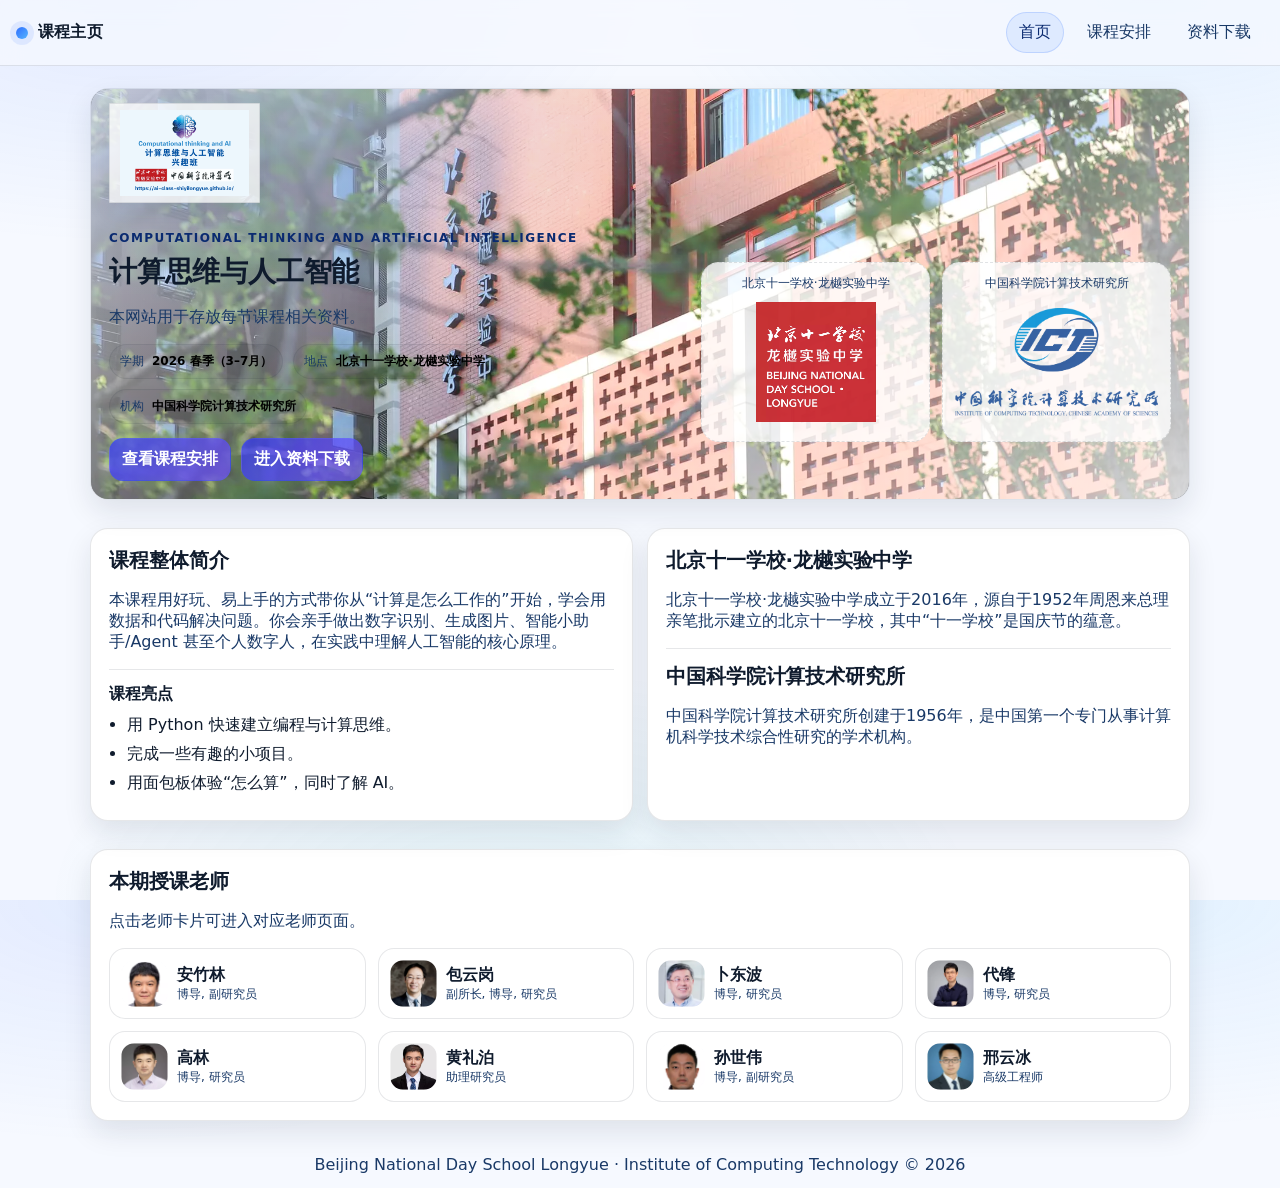
==== index.html @ f67bd797 "update class 1" ====
<!doctype html>
<html lang="zh-CN">
<head>
  <meta charset="utf-8" />
  <meta name="viewport" content="width=device-width, initial-scale=1" />
  <title>课程主页｜GitHub Pages</title>
  <link rel="stylesheet" href="assets/css/styles.css" />
</head>
<body data-page="home" data-base="">
  <header class="topbar">
    <a class="brand" href="index.html">
      <span class="brand-dot"></span>
      <span id="brandTitle">课程主页</span>
    </a>

    <nav class="nav">
      <a class="nav-link is-active" href="index.html">首页</a>
      <a class="nav-link" href="schedule.html">课程安排</a>
      <a class="nav-link" href="downloads.html">资料下载</a>
    </nav>
  </header>

  <main class="container">
    <section
      class="hero card hero-banner"
      style="--mask-a:.1; --mask-b:.8;"
    >
      <img class="hero-banner-img" src="assets/img/school.webp" alt="" aria-hidden="true"/>
    
      <div class="hero-banner-mask" aria-hidden="true"></div>

      <div class="hero-flag" aria-label="Flag Banner">
        <img class="hero-flag-img" src="assets/img/flag.webp" alt="Flag" loading="eager" decoding="async" />
      </div>

      <div class="hero-left">
        <div class="kicker">Computational Thinking and Artificial Intelligence</div>
        <h1 id="courseTitle">计算思维与人工智能</h1>
        <p class="muted" id="courseSubtitle">
          用于存放每节课程资料。支持日历跳转与统一资料下载入口。
        </p>

        <div class="chips" id="courseMetaChips"></div>

        <div class="hero-actions">
          <a class="btn btn-ghost" href="schedule.html">查看课程安排</a>
          <a class="btn btn-ghost" href="downloads.html">进入资料下载</a>
        </div>
      </div>

      <div class="hero-right">
        <div class="logos">
          <div class="logo-box">
            <div class="logo-label">北京十一学校·龙樾实验中学</div>
            <img class="logo-img" src="assets/img/partner-logo.webp" alt="学校 Logo" />

          </div>
          <div class="logo-box">
            <div class="logo-label">中国科学院计算技术研究所</div>
            <img class="logo-img" src="assets/img/org-logo.webp" alt="机构 Logo" />
          </div>
        </div>
      </div>
    </section>
    

    <section class="grid-2">
      <section class="card">
        <h2>课程整体简介</h2>
        <p class="muted" id="courseIntro"></p>

        <div class="hr"></div>
        <h3>课程亮点</h3>
        <ul class="bullets" id="courseHighlights"></ul>
      </section>

      <section class="card">
        <h2>北京十一学校·龙樾实验中学</h2>
        <p class="muted" id="partnerIntro"></p>
        <div class="hr"></div>
        <h2>中国科学院计算技术研究所</h2>
        <p class="muted" id="orgIntro"></p>
      </section>
    </section>

    <section class="card">
      <h2>本期授课老师</h2>
      <p class="muted">点击老师卡片可进入对应老师页面。</p>
      <div class="teacher-grid" id="teacherGrid"></div>
    </section>

    <footer class="footer">
      <span class="muted">Beijing National Day School Longyue · Institute of Computing Technology © <span id="yearNow"></span></span>
    </footer>
  </main>

  <script src="assets/js/data.js"></script>
  <script src="assets/js/main.js"></script>
</body>
</html>
---- assets/css/styles.css ----
/* assets/css/styles.css */

:root{
  --bg: #f6f9ff;
  --card: #ffffff;
  --card2:#ffffff;
  --text:#0f1b2d;
  --muted:#193967;

  --line: rgba(15, 27, 45, .10);
  --soft: rgba(15, 27, 45, .05);
  --shadow: 0 12px 28px rgba(15, 27, 45, .10);

  --accent:#2f6dff;  
  --accent2:#55b5ff;   
  --mint:#22c1b5;     
  --warn:#ffb020;    
  --ok:#16a34a;

  --r: 18px;
}

*{ box-sizing:border-box; }
html,body{ height:100%; }
body{
  margin:0;
  font-family: ui-sans-serif, system-ui, -apple-system, Segoe UI, Roboto, "PingFang SC","Hiragino Sans GB","Microsoft YaHei", Arial, sans-serif;
  color: var(--text);
  background:
    radial-gradient(900px 420px at 10% 0%, rgba(47,109,255,.10), transparent 58%),
    radial-gradient(820px 380px at 90% 0%, rgba(85,181,255,.12), transparent 60%),
    radial-gradient(720px 360px at 40% 100%, rgba(34,193,181,.08), transparent 65%),
    var(--bg);
}

a{ color: inherit; text-decoration:none; }
a:hover{ text-decoration:none; }
code{
  background: rgba(47,109,255,.08);
  color: #12306a;
  padding: .12rem .4rem;
  border-radius: 10px;
  border: 1px solid rgba(47,109,255,.14);
}

.container{
  width: min(1100px, calc(100% - 32px));
  margin: 22px auto 70px;
}

.topbar{
  position: sticky;
  top: 0;
  z-index: 10;
  background: rgba(246,249,255,.75);
  backdrop-filter: blur(10px);
  border-bottom: 1px solid var(--line);
  display:flex;
  align-items:center;
  justify-content:space-between;
  padding: 12px 16px;
}

.brand{
  display:flex; gap:10px; align-items:center;
  font-weight: 900;
  letter-spacing:.2px;
}
.brand-dot{
  width: 12px; height: 12px;
  border-radius: 999px;
  background: linear-gradient(135deg, var(--accent), var(--accent2));
  box-shadow: 0 0 0 6px rgba(47,109,255,.10);
}

.nav{ display:flex; gap:10px; flex-wrap:wrap; }
.nav-link{
  padding: 9px 12px;
  border-radius: 999px;
  color: var(--muted);
  border: 1px solid transparent;
  transition: all .18s ease;
}
.nav-link:hover{
  color: var(--text);
  background: rgba(47,109,255,.06);
  border-color: rgba(47,109,255,.14);
}
.nav-link.is-active{
  color: #0a2a70;
  background: rgba(47,109,255,.10);
  border-color: rgba(47,109,255,.18);
}

.card{
  background: var(--card);
  border: 1px solid var(--line);
  border-radius: var(--r);
  box-shadow: var(--shadow);
  padding: 18px;
  margin: 14px 0;
}

.card-soft{
  background: rgba(47,109,255,.04);
  border: 1px solid rgba(47,109,255,.12);
  border-radius: var(--r);
  padding: 14px;
}

.hr{
  height:1px;
  background: var(--line);
  margin: 14px 0;
}

h1,h2,h3{ margin: 0 0 10px; }
h1{ font-size: 28px; letter-spacing: -.2px; }
h2{ font-size: 20px; letter-spacing: -.1px; }
h3{ font-size: 16px; }
.muted{ color: var(--muted); }
.small{ font-size: 12px; }

.kicker{
  color: #0a2a70;
  font-weight: 900;
  letter-spacing:.12em;
  text-transform: uppercase;
  font-size: 12px;
  margin-bottom: 8px;
}

.hero{
  display:grid;
  grid-template-columns: 1.1fr .9fr;
  gap: 18px;
  align-items: start;
}
@media (max-width: 900px){
  .hero{ grid-template-columns: 1fr; }
}

.hero-actions{ display:flex; gap:10px; flex-wrap:wrap; margin-top: 12px; }

.chips{ display:flex; flex-wrap:wrap; gap:10px; margin: 14px 0; }
.chip{
  display:flex; gap:8px; align-items:center;
  padding: 8px 10px;
  border-radius: 999px;
  background: rgba(15,27,45,.03);
  border: 1px solid rgba(15,27,45,.08);
}
.chip-k{ color: var(--muted); font-size: 12px; }
.chip-v{ font-weight: 800; font-size: 12px; color:#000000; }

.btn{
  display:inline-flex; align-items:center; justify-content:center;
  padding: 10px 12px;
  border-radius: 14px;
  border: 1px solid rgba(47,109,255,.22);
  background: linear-gradient(135deg, rgba(47,109,255,.95), rgba(85,181,255,.92));
  color: #ffffff;
  font-weight: 900;
  cursor:pointer;
  transition: transform .12s ease, box-shadow .18s ease, filter .18s ease;
  box-shadow: 0 10px 22px rgba(47,109,255,.18);
}
.btn:hover{ transform: translateY(-1px); filter: brightness(1.02); }
.btn:active{ transform: translateY(0); }

.btn-ghost{
  background: linear-gradient(135deg, rgba(47, 50, 255, 0.7), rgba(116, 85, 255, 0.7));
  color: #ffffff;
  border: 1px solid rgba(47,109,255,.16);
  box-shadow: none;
}
.btn-ghost:hover{
  background: rgba(47,109,255,.10);
}

.logos{ display:grid; grid-template-columns: 1fr 1fr; gap: 12px; margin-bottom: 8px; }
@media (max-width: 520px){ .logos{ grid-template-columns: 1fr; } }
.logo-box{
  border-radius: var(--r);
  border: 1px dashed rgba(47,109,255,.25);
  background: rgba(47,109,255,.03);
  padding: 12px;
  min-height: 180px;
  display:flex;
  flex-direction:column;
  gap:10px;
  place-items: center;
}
.logo-label{ color: var(--muted); font-size: 12px; }
.logo-img{ width: 100%; height: 120px; object-fit: contain; opacity:.9; }

.mini-title{ font-weight: 900; margin-bottom: 8px; }
.mini-list{ margin: 0; padding-left: 18px; }
.mini-list li{ margin: 6px 0; }
.mini a{
  color: #0a2a70;
  text-decoration: underline;
  text-decoration-color: rgba(47,109,255,.25);
}

.grid-2{
  display:grid;
  grid-template-columns: 1fr 1fr;
  gap: 14px;
}
@media (max-width: 900px){
  .grid-2{ grid-template-columns: 1fr; }
}

.bullets{ margin: 0; padding-left: 18px; }
.bullets li{ margin: 8px 0; }

.teacher-grid{
  display:grid;
  grid-template-columns: repeat(4, 1fr);
  gap: 12px;
  margin-top: 12px;
}
@media (max-width: 900px){ .teacher-grid{ grid-template-columns: repeat(2, 1fr); } }
@media (max-width: 520px){ .teacher-grid{ grid-template-columns: 1fr; } }

.teacher-card{
  display:flex; gap: 10px; align-items:center;
  padding: 12px;
  border-radius: 16px;
  border: 1px solid rgba(15,27,45,.10);
  background: rgba(255,255,255,.90);
  transition: transform .12s ease, background .18s ease, border-color .18s ease, box-shadow .18s ease;
}
.teacher-card:hover{
  transform: translateY(-2px);
  border-color: rgba(47,109,255,.22);
  box-shadow: 0 12px 24px rgba(15,27,45,.10);
}
.avatar{
  width: 45px; height: 45px;
  border-radius: 12px;
  background: rgba(47,109,255,.06);
  border: 1px solid rgba(47,109,255,.16);
  /* overflow:hidden;
  display: grid;
  place-items: center; */
}
.avatar img{
  width: 100%;
  height: 100%;
  border-radius: 12px;
  object-fit: cover;        
  object-position: 50% 20%; 
  transform: scale(1.08);  
  transform-origin: center;
  display: block;
}
.teacher-name{ font-weight: 900; color:#0f1b2d; }

.section-head{
  display:flex;
  justify-content:space-between;
  align-items:flex-start;
  gap: 14px;
  flex-wrap:wrap;
}
.toolbar{ display:flex; gap:10px; align-items:center; flex-wrap:wrap; }
.input{
  padding: 10px 12px;
  border-radius: 14px;
  border: 1px solid rgba(15,27,45,.12);
  background: #ffffff;
  color: var(--text);
  outline: none;
  min-width: 240px;
  box-shadow: 0 8px 20px rgba(15,27,45,.06);
}
.input:focus{
  border-color: rgba(47,109,255,.35);
  box-shadow: 0 0 0 4px rgba(47,109,255,.12), 0 10px 22px rgba(15,27,45,.08);
}
.label{ display:block; margin-bottom: 6px; color: var(--muted); font-size: 12px; }

.badge{
  display:inline-flex;
  padding: 6px 10px;
  border-radius: 999px;
  background: rgba(47,109,255,.10);
  border: 1px solid rgba(47,109,255,.18);
  font-size: 12px;
  color: #0a2a70;
  font-weight: 900;
}

.lesson-list{ display:flex; flex-direction:column; gap: 12px; margin-top: 12px; }
.lesson-card{
  display:flex;
  gap: 14px;
  justify-content:space-between;
  align-items:flex-start;
  border-radius: var(--r);
  border: 1px solid rgba(15,27,45,.10);
  background: #ffffff;
  padding: 14px;
  box-shadow: 0 10px 22px rgba(15,27,45,.06);
}
.lesson-card.is-highlight{
  border-color: rgba(34,193,181,.35);
  box-shadow: 0 0 0 6px rgba(34,193,181,.10), 0 12px 28px rgba(15,27,45,.10);
}
.lesson-left{ flex: 1 1 auto; }
.lesson-right{ flex: 0 0 auto; display:flex; flex-direction:column; gap: 10px; }

.lesson-title{ margin: 10px 0 6px; }
.mini-bullets{ margin: 10px 0 0; padding-left: 18px; color: var(--muted); }
.mini-bullets li{ margin: 6px 0; }

.hint{
  display:flex; gap: 12px; align-items:center;
  color: var(--muted); font-size: 12px;
}
.dot{ width:10px; height:10px; border-radius: 999px; display:inline-block; margin-right:6px; }
.dot-course{ background: var(--mint); }
.dot-wed{ background: var(--warn); }

.calendar-wrap{
  display:grid;
  grid-template-columns: repeat(2, 1fr);
  gap: 14px;
  margin-top: 12px;
}
@media (max-width: 900px){ .calendar-wrap{ grid-template-columns: 1fr; } }

.cal-month-wrap{
  border-radius: var(--r);
  border: 1px solid rgba(15,27,45,.10);
  background: #ffffff;
  overflow:hidden;
  box-shadow: 0 10px 22px rgba(15,27,45,.06);
}
.cal-head{
  padding: 12px;
  border-bottom: 1px solid rgba(15,27,45,.08);
  background: rgba(47,109,255,.04);
}
.cal-month{ font-weight: 900; margin-bottom: 10px; color:#0a2a70; }
.cal-weekdays{
  display:grid;
  grid-template-columns: repeat(7, 1fr);
  gap: 6px;
  color: var(--muted);
  font-size: 12px;
}
.cal-wd{ text-align:center; padding: 6px 0; }

.cal-grid{
  display:grid;
  grid-template-columns: repeat(7, 1fr);
  gap: 6px;
  padding: 12px;
}

.cal-cell{
  border-radius: 14px;
  border: 1px solid rgba(15,27,45,.08);
  background: rgba(15,27,45,.02);
  min-height: 62px;
  overflow:hidden;
}
.cal-cell.is-empty{
  background: transparent;
  border-color: transparent;
}
.cal-cell.is-wed{
  border-color: rgba(255,176,32,.28);
}
.cal-cell.is-course{
  border-color: rgba(34,193,181,.30);
  background: rgba(34,193,181,.08);
}

.cal-link{
  width:100%; height:100%;
  display:flex;
  flex-direction:column;
  justify-content:space-between;
  padding: 10px;
}
.cal-link.is-disabled{ opacity: .65; }
.cal-day{ font-weight: 900; color:#0f1b2d; }
.cal-tag{
  font-size: 11px;
  padding: 4px 8px;
  border-radius: 999px;
  background: rgba(47,109,255,.08);
  border: 1px solid rgba(47,109,255,.14);
  width: fit-content;
  color: #0a2a70;
}
.cal-tag-muted{
  background: rgba(255,176,32,.10);
  border-color: rgba(255,176,32,.20);
  color: #9a5a00;
}

.teacher-profile{
  display:grid;
  grid-template-columns: 220px 1fr;
  gap: 14px;
  align-items:start;
}
@media (max-width: 900px){ .teacher-profile{ grid-template-columns: 1fr; } }

.teacher-photo{
  border-radius: var(--r);
  border: 1px solid rgba(15,27,45,.10);
  background: rgba(32, 95, 114, 0.02);
  overflow: hidden;
  box-shadow: 0 10px 22px rgba(15,27,45,.2);
}

.teacher-photo img{
  width: 100%;
  height: 200px;
  object-fit: contain;
  object-position: center;
  display: block;
  background: linear-gradient(135deg, rgba(47,109,255,.06), rgba(85,181,255,.04));
}

.teacher-h1{ margin: 10px 0 6px; }
.teacher-bio{ margin: 10px 0 0; color: var(--muted); line-height: 1.7; }

.row{ display:flex; gap:10px; align-items:center; flex-wrap:wrap; }
.row-gap{ margin-top: 12px; }

.gate{
  display:grid;
  grid-template-columns: 1.2fr .8fr;
  gap: 14px;
  margin-top: 12px;
}
@media (max-width: 900px){ .gate{ grid-template-columns: 1fr; } }

.locked{
  margin-top: 12px;
  padding: 14px;
  border-radius: var(--r);
  border: 1px dashed rgba(47,109,255,.26);
  background: rgba(47,109,255,.03);
}
.locked-badge{
  display:inline-flex;
  padding: 8px 10px;
  border-radius: 999px;
  background: rgba(47,109,255,.10);
  border: 1px solid rgba(47,109,255,.18);
  color:#0a2a70;
  font-weight: 900;
  margin-bottom: 8px;
}

.downloads-list{ margin-top: 12px; display:flex; flex-direction:column; gap: 12px; }
.is-hidden{ display:none !important; }

.dl-block{
  border-radius: var(--r);
  border: 1px solid rgba(15,27,45,.10);
  background: #ffffff;
  overflow:hidden;
  box-shadow: 0 10px 22px rgba(15,27,45,.06);
}
.dl-block.is-highlight{
  box-shadow: 0 0 0 6px rgba(47,109,255,.12), 0 12px 28px rgba(15,27,45,.10);
}
.dl-summary{
  list-style: none;
  cursor: pointer;
  padding: 12px 14px;
  display:flex;
  align-items:center;
  justify-content:space-between;
  gap: 12px;
}
.dl-summary::-webkit-details-marker{ display:none; }
.dl-title{
  display:flex;
  gap: 10px;
  align-items:center;
  flex-wrap:wrap;
}
.dl-main{ font-weight: 900; }
.dl-back{
  color:#0a2a70;
  text-decoration: underline;
  text-decoration-color: rgba(47,109,255,.25);
}
.dl-meta{ color: var(--muted); }

.dl-body{
  padding: 0 14px 14px;
  border-top: 1px solid rgba(15,27,45,.08);
}
.dl-list{ margin: 12px 0 0; padding-left: 18px; }
.dl-item{ margin: 10px 0; }
.dl-link{
  color: #0a2a70;
  font-weight: 900;
  text-decoration: underline;
  text-decoration-color: rgba(47,109,255,.25);
}

.teacher-lessons{
  display:flex;
  flex-direction:column;
  gap: 12px;
  margin-top: 12px;
}

.teacher-lesson-block{
  border-radius: var(--r);
  border: 1px solid rgba(15,27,45,.10);
  background: #ffffff;
  padding: 14px;
  box-shadow: 0 10px 22px rgba(15,27,45,.06);
}

.teacher-lesson-block.is-highlight{
  border-color: rgba(34,193,181,.35);
  box-shadow: 0 0 0 6px rgba(34,193,181,.10), 0 12px 28px rgba(15,27,45,.10);
}

.teacher-lesson-head{
  display:flex;
  justify-content:space-between;
  align-items:flex-start;
  gap: 14px;
  flex-wrap:wrap;
}

.teacher-lesson-actions{
  display:flex;
  flex-direction:column;
  gap: 10px;
}

.gallery{
  display:grid;
  grid-template-columns: repeat(3, 1fr);
  gap: 10px;
  margin-top: 10px;
}
@media (max-width: 900px){
  .gallery{ grid-template-columns: repeat(2, 1fr); }
}
@media (max-width: 520px){
  .gallery{ grid-template-columns: 1fr; }
}

.gallery-item{
  border-radius: 16px;
  border: 1px solid rgba(15,27,45,.10);
  background: rgba(47,109,255,.03);
  overflow:hidden;
  display:block;
  min-height: 120px;
  box-shadow: 0 10px 20px rgba(15,27,45,.06);
}
.gallery-item img{
  width:100%;
  height: 100%;
  object-fit: cover;
  display:block;
  transition: transform .18s ease;
}
.gallery-item:hover img{
  transform: scale(1.03);
}

.gallery-empty{
  display:flex;
  gap: 12px;
  align-items:center;
  border-radius: var(--r);
  border: 1px dashed rgba(47,109,255,.26);
  background: rgba(47,109,255,.03);
  padding: 12px;
  margin-top: 10px;
}
.gallery-empty img{
  width: 88px;
  height: 60px;
  object-fit: contain;
  opacity: .95;
}

.footer{
  margin-top: 20px;
  padding: 14px 4px;
  color: var(--muted);
  text-align:center;
}


.hero.hero-banner{
  position: relative;
  overflow: hidden;
  isolation: isolate;
  background: transparent !important;
}

.hero-banner-img{
  position: absolute;
  inset: 0;
  width: 100%;
  height: 100%;
  object-fit: cover;
  object-position: center;
  transform: scale(1.03);
  z-index: 0;
  filter: saturate(1.05) contrast(1.02);
}

.hero-banner-mask{
  position: absolute;
  inset: 0;
  z-index: 1;
  background:
    radial-gradient(900px 420px at 12% 10%,
      rgba(47,109,255,.14),
      transparent 60%),
    linear-gradient(135deg,
      rgba(255,255,255, var(--mask-b, .85)) 0%,
      rgba(255,255,255, var(--mask-a, .45)) 45%,
      rgba(255,255,255, var(--mask-b, .85)) 100%);
}

.hero.hero-banner > .hero-left,
.hero.hero-banner > .hero-right,
.hero.hero-banner > .hero-flag{
  position: relative;
  z-index: 2;
}

.hero.hero-banner .logo-box,
.hero.hero-banner .mini.card-soft{
  background: rgba(255, 255, 255, 0.8);
  border-color: rgba(15,27,45,.12);
}
.hero{
  align-items: center;
}



.scroll-panel{
  height: 400px;                
  overflow: auto;             
  padding: 12px;
  border-radius: 14px;
  border: 1px solid rgba(15,27,45,.10);
  background: rgba(47,109,255,.03);
  scrollbar-gutter: stable;      
}

.research-block + .research-block{
  margin-top: 12px;
  padding-top: 12px;
  border-top: 1px dashed rgba(15,27,45,.12);
}
.research-title{
  font-weight: 900;
  color: #0a2a70;
  margin-bottom: 6px;
}
.research-list{
  margin: 0;
  padding-left: 18px;
  color: var(--muted);
}
.research-list li{
  margin: 6px 0;
}

.scroll-panel::-webkit-scrollbar{ width: 10px; }
.scroll-panel::-webkit-scrollbar-thumb{
  background: rgba(47,109,255,.22);
  border-radius: 999px;
  border: 3px solid rgba(255,255,255,.55);
}
.scroll-panel::-webkit-scrollbar-track{
  background: transparent;
}

.hero-flag{
  grid-column: 1 / -1;     
  display: flex;
  justify-content: justify-content; 
  align-items: center;
  margin-top: -4px;
  margin-bottom: 10px;
}

.hero-flag-img{
  height: 100px;           
  width: auto;
  max-width: 100%;
  object-fit: contain;
  display: block;

  background: rgba(255,255,255,.75);
  border: 1px solid rgba(15,27,45,.10);
  border-radius: 1px;
  padding: 6px 10px;
  box-shadow: 0 10px 22px rgba(15,27,45,.10);
}

@media (max-width: 520px){
  .hero-flag-img{ height: 36px; padding: 6px 10px; }
}
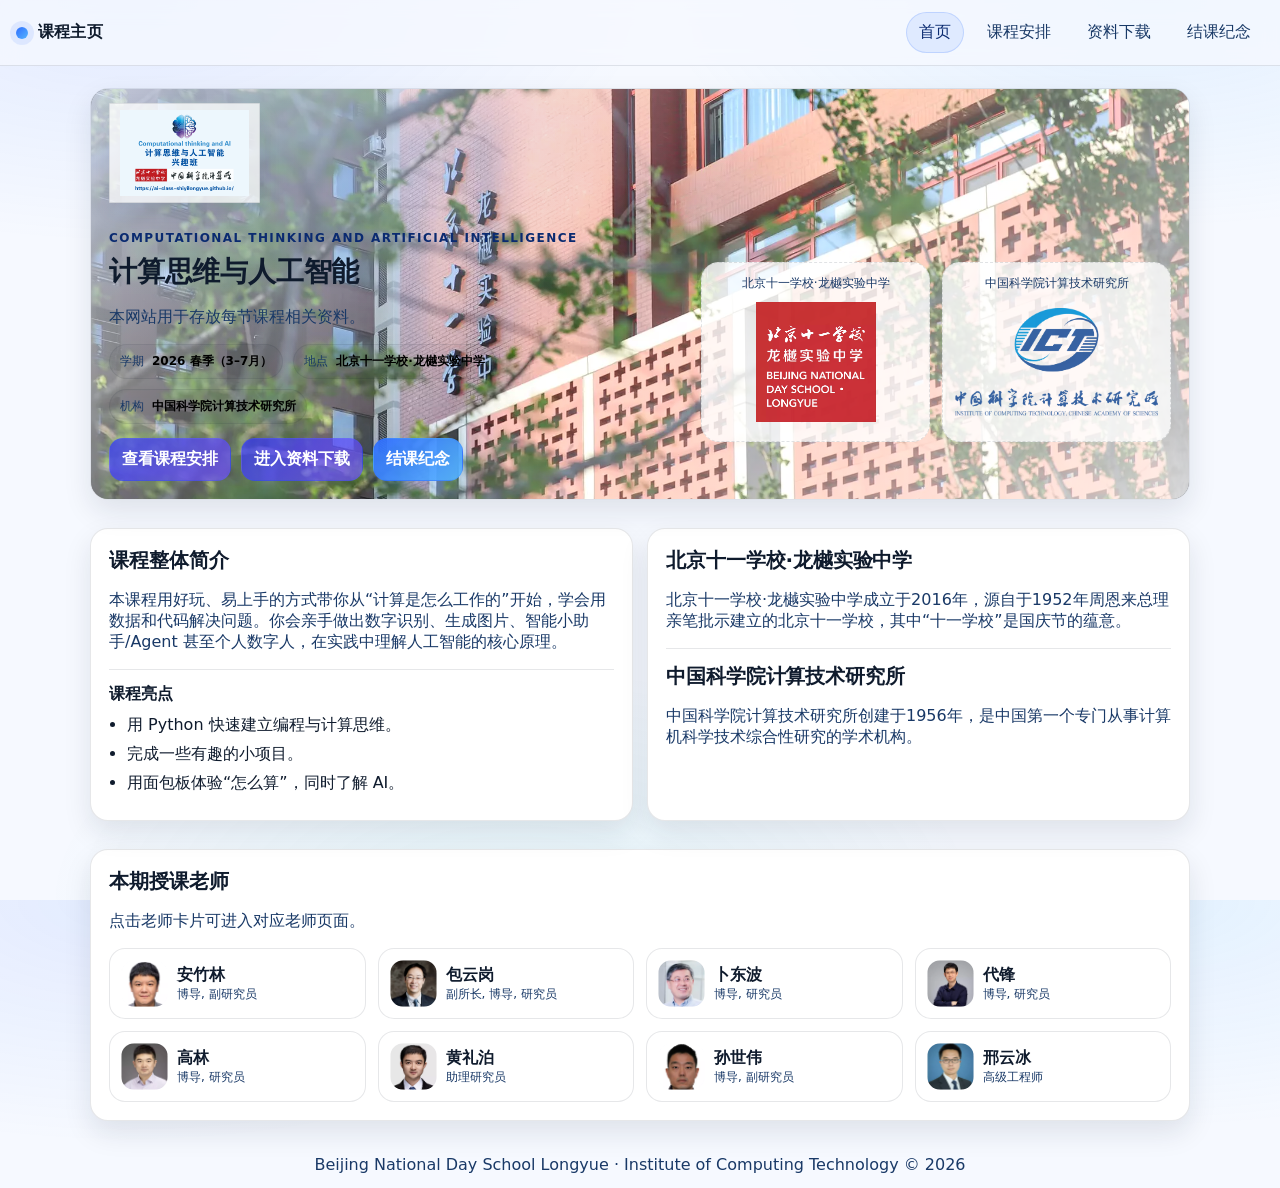
==== commit 54306eb4: "update class12, 13 ect." ====
--- a/index.html
+++ b/index.html
@@ -17,6 +17,7 @@
       <a class="nav-link is-active" href="index.html">首页</a>
       <a class="nav-link" href="schedule.html">课程安排</a>
       <a class="nav-link" href="downloads.html">资料下载</a>
+      <a class="nav-link" href="memory.html">结课纪念</a>
     </nav>
   </header>
 
@@ -45,6 +46,7 @@
         <div class="hero-actions">
           <a class="btn btn-ghost" href="schedule.html">查看课程安排</a>
           <a class="btn btn-ghost" href="downloads.html">进入资料下载</a>
+          <a class="btn" href="memory.html">结课纪念</a>
         </div>
       </div>
 
@@ -52,12 +54,12 @@
         <div class="logos">
           <div class="logo-box">
             <div class="logo-label">北京十一学校·龙樾实验中学</div>
-            <img class="logo-img" src="assets/img/partner-logo.webp" alt="学校 Logo" />
+            <img class="logo-img" src="assets/img/partner-logo.webp" alt="学校 Logo" loading="lazy" />
 
           </div>
           <div class="logo-box">
             <div class="logo-label">中国科学院计算技术研究所</div>
-            <img class="logo-img" src="assets/img/org-logo.webp" alt="机构 Logo" />
+            <img class="logo-img" src="assets/img/org-logo.webp" alt="机构 Logo" loading="lazy" />
           </div>
         </div>
       </div>
@@ -94,7 +96,7 @@
     </footer>
   </main>
 
-  <script src="assets/js/data.js"></script>
-  <script src="assets/js/main.js"></script>
+  <script defer src="assets/js/data.js"></script>
+  <script defer src="assets/js/main.js"></script>
 </body>
-</html>+</html>
--- a/assets/css/styles.css
+++ b/assets/css/styles.css
@@ -309,6 +309,12 @@
   border-color: rgba(34,193,181,.35);
   box-shadow: 0 0 0 6px rgba(34,193,181,.10), 0 12px 28px rgba(15,27,45,.10);
 }
+.lesson-card-memory{
+  border-color: rgba(85,181,255,.28);
+  background:
+    linear-gradient(135deg, rgba(255,255,255,.98), rgba(246,249,255,.94)),
+    #ffffff;
+}
 .lesson-left{ flex: 1 1 auto; }
 .lesson-right{ flex: 0 0 auto; display:flex; flex-direction:column; gap: 10px; }
 
@@ -378,6 +384,10 @@
 .cal-cell.is-course{
   border-color: rgba(34,193,181,.30);
   background: rgba(34,193,181,.08);
+}
+.cal-cell.is-memory{
+  border-color: rgba(85,181,255,.34);
+  background: rgba(85,181,255,.10);
 }
 
 .cal-link{
@@ -403,6 +413,11 @@
   border-color: rgba(255,176,32,.20);
   color: #9a5a00;
 }
+.cal-tag-memory{
+  background: rgba(85,181,255,.14);
+  border-color: rgba(85,181,255,.26);
+  color: #075985;
+}
 
 .teacher-profile{
   display:grid;
@@ -593,6 +608,110 @@
   height: 60px;
   object-fit: contain;
   opacity: .95;
+}
+
+.memory-hero{
+  display:grid;
+  grid-template-columns: minmax(0, .9fr) minmax(280px, 1.1fr);
+  gap: 18px;
+  align-items: stretch;
+}
+.memory-hero-copy{
+  display:flex;
+  flex-direction:column;
+  justify-content:center;
+}
+.memory-hero-copy h1{
+  margin: 14px 0 10px;
+  font-size: clamp(30px, 5vw, 56px);
+  letter-spacing: 0;
+}
+.memory-hero-copy p{
+  line-height: 1.8;
+  margin: 0;
+}
+.memory-feature{
+  min-height: 360px;
+  border-radius: var(--r);
+  overflow:hidden;
+  border: 1px solid rgba(15,27,45,.10);
+  background: rgba(15,27,45,.04);
+  box-shadow: 0 14px 28px rgba(15,27,45,.10);
+}
+.memory-feature img{
+  width:100%;
+  height:100%;
+  object-fit:cover;
+  display:block;
+  transition: transform .22s ease;
+}
+.memory-feature:hover img{
+  transform: scale(1.025);
+}
+.memory-stats{
+  display:flex;
+  gap: 10px;
+  flex-wrap:wrap;
+  margin: 18px 0 4px;
+}
+.memory-stat{
+  display:flex;
+  flex-direction:column;
+  gap: 2px;
+  min-width: 110px;
+  padding: 10px 12px;
+  border-radius: 14px;
+  border: 1px solid rgba(15,27,45,.09);
+  background: rgba(255,255,255,.76);
+}
+.memory-stat-k{
+  color: var(--muted);
+  font-size: 12px;
+}
+.memory-stat-v{
+  color: #0f1b2d;
+  font-weight: 900;
+  font-size: 14px;
+}
+.memory-gallery{
+  columns: 3 220px;
+  column-gap: 12px;
+  margin-top: 12px;
+}
+.memory-photo{
+  display:block;
+  break-inside: avoid;
+  margin: 0 0 12px;
+  border-radius: 16px;
+  overflow:hidden;
+  border: 1px solid rgba(15,27,45,.10);
+  background: rgba(47,109,255,.03);
+  box-shadow: 0 10px 22px rgba(15,27,45,.07);
+}
+.memory-photo img{
+  width:100%;
+  height:auto;
+  display:block;
+  transition: transform .18s ease;
+}
+.memory-photo:hover img{
+  transform: scale(1.02);
+}
+@media (max-width: 900px){
+  .memory-hero{
+    grid-template-columns: 1fr;
+  }
+  .memory-feature{
+    min-height: 300px;
+  }
+}
+@media (max-width: 520px){
+  .memory-feature{
+    min-height: 240px;
+  }
+  .memory-stat{
+    flex: 1 1 100px;
+  }
 }
 
 .footer{
@@ -718,4 +837,182 @@
 
 @media (max-width: 520px){
   .hero-flag-img{ height: 36px; padding: 6px 10px; }
-}+}
+
+/* ===== ICT 管理员视图 ===== */
+
+.ict-view {
+  display: flex;
+  flex-direction: column;
+  gap: 20px;
+  padding: 4px 0;
+}
+
+.ict-section-head { margin-bottom: 4px; }
+
+.ict-heading {
+  font-size: 17px;
+  font-weight: 900;
+  color: #0a2a70;
+  margin: 0 0 14px;
+  display: flex;
+  align-items: baseline;
+  gap: 8px;
+}
+
+.ict-block {
+  padding: 18px 20px;
+  border-radius: var(--r);
+  border: 1px solid var(--line);
+  background: #fff;
+  box-shadow: var(--shadow);
+}
+
+/* ---- 时间轴 ---- */
+
+.ict-timeline {
+  position: relative;
+  padding-left: 26px;
+  display: flex;
+  flex-direction: column;
+}
+
+.ict-timeline::before {
+  content: "";
+  position: absolute;
+  left: 7px;
+  top: 0;
+  bottom: 0;
+  width: 2px;
+  background: rgba(47,109,255,.18);
+  border-radius: 2px;
+}
+
+.ict-timeline-item {
+  position: relative;
+  padding-bottom: 20px;
+}
+
+.ict-timeline-item:last-child { padding-bottom: 0; }
+
+.ict-timeline-dot {
+  position: absolute;
+  left: -22px;
+  top: 5px;
+  width: 12px;
+  height: 12px;
+  border-radius: 50%;
+  background: var(--accent);
+  border: 2px solid #fff;
+  box-shadow: 0 0 0 3px rgba(47,109,255,.22);
+}
+
+.ict-timeline-content { display: flex; flex-direction: column; gap: 3px; }
+
+.ict-timeline-date {
+  font-size: 12px;
+  color: var(--muted);
+  font-weight: 600;
+}
+
+.ict-timeline-title {
+  font-weight: 900;
+  color: #0f1b2d;
+  font-size: 14px;
+}
+
+.ict-timeline-body {
+  color: var(--muted);
+  font-size: 13px;
+  line-height: 1.65;
+  margin-top: 2px;
+  white-space: pre-wrap;
+}
+
+/* ---- 教案表格 ---- */
+
+.ict-table-wrap {
+  overflow-x: auto;
+  border-radius: 10px;
+  border: 1px solid var(--line);
+}
+
+.ict-table {
+  width: 100%;
+  border-collapse: collapse;
+  font-size: 13px;
+}
+
+.ict-table thead th {
+  background: rgba(47,109,255,.06);
+  color: #0a2a70;
+  font-weight: 900;
+  padding: 10px 12px;
+  text-align: left;
+  border-bottom: 1px solid rgba(47,109,255,.14);
+  white-space: nowrap;
+}
+
+.ict-table tbody tr:hover { background: rgba(47,109,255,.03); }
+
+.ict-plan-row td {
+  padding: 10px 12px;
+  border-bottom: 1px solid rgba(15,27,45,.06);
+  vertical-align: middle;
+}
+
+.ict-plan-row:last-child td { border-bottom: none; }
+
+.ict-plan-week { font-weight: 900; color: #0a2a70; white-space: nowrap; }
+.ict-plan-date { color: var(--muted); white-space: nowrap; font-size: 12px; }
+.ict-plan-title { font-weight: 600; }
+.ict-plan-teacher { color: var(--muted); white-space: nowrap; }
+
+.ict-plan-link {
+  display: inline-flex;
+  align-items: center;
+  padding: 3px 10px;
+  border-radius: 999px;
+  background: rgba(22,163,74,.10);
+  border: 1px solid rgba(22,163,74,.22);
+  color: #15803d;
+  font-weight: 900;
+  font-size: 12px;
+  text-decoration: none;
+  transition: background .15s;
+}
+.ict-plan-link:hover { background: rgba(22,163,74,.18); }
+
+.ict-plan-missing {
+  display: inline-flex;
+  align-items: center;
+  padding: 3px 10px;
+  border-radius: 999px;
+  background: rgba(255,176,32,.10);
+  border: 1px solid rgba(255,176,32,.28);
+  color: #92510a;
+  font-weight: 700;
+  font-size: 12px;
+}
+
+.ict-pdf-link {
+  display: inline-flex;
+  align-items: center;
+  gap: 5px;
+  margin-top: 6px;
+  padding: 4px 12px;
+  border-radius: 999px;
+  background: rgba(47,109,255,.08);
+  border: 1px solid rgba(47,109,255,.22);
+  color: var(--accent);
+  font-weight: 700;
+  font-size: 12px;
+  text-decoration: none;
+  transition: background .15s;
+}
+.ict-pdf-link:hover { background: rgba(47,109,255,.16); }
+
+@media (max-width: 520px) {
+  .ict-block { padding: 14px; }
+  .ict-plan-date { display: none; }
+}
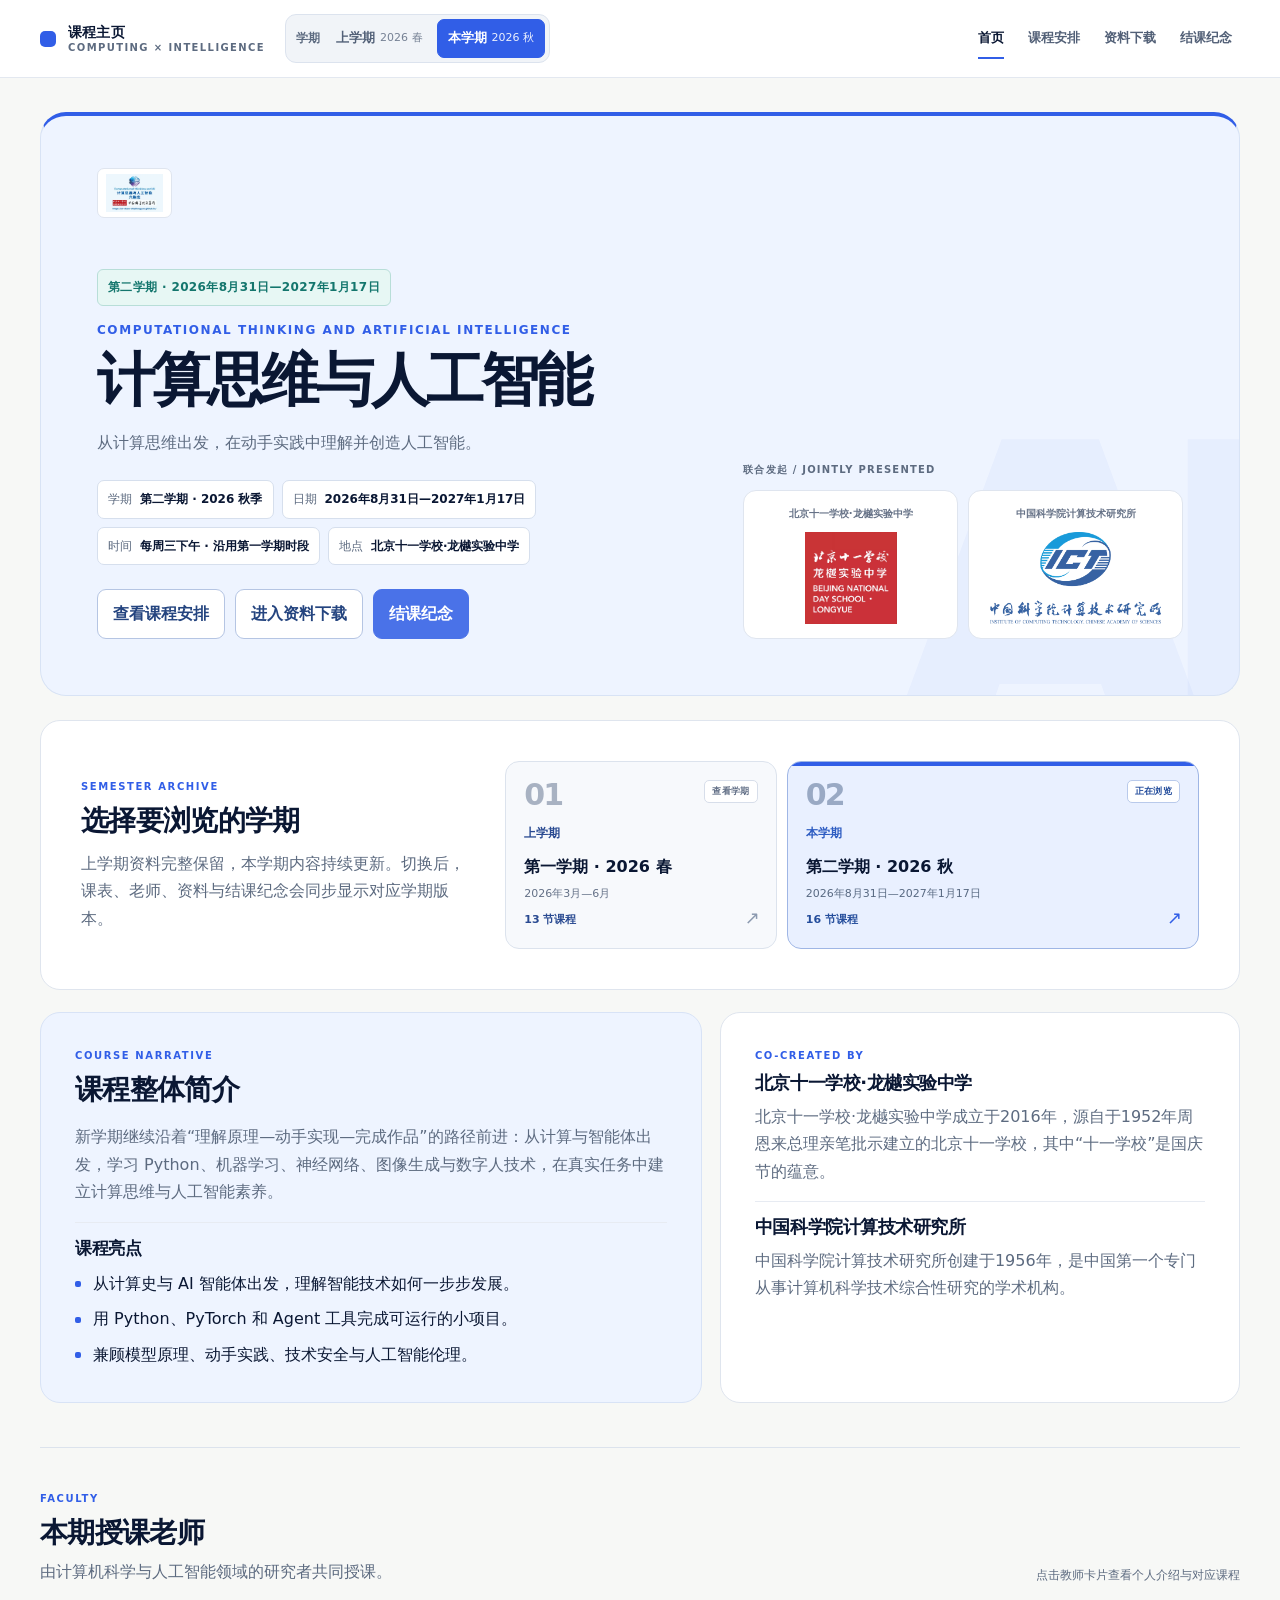
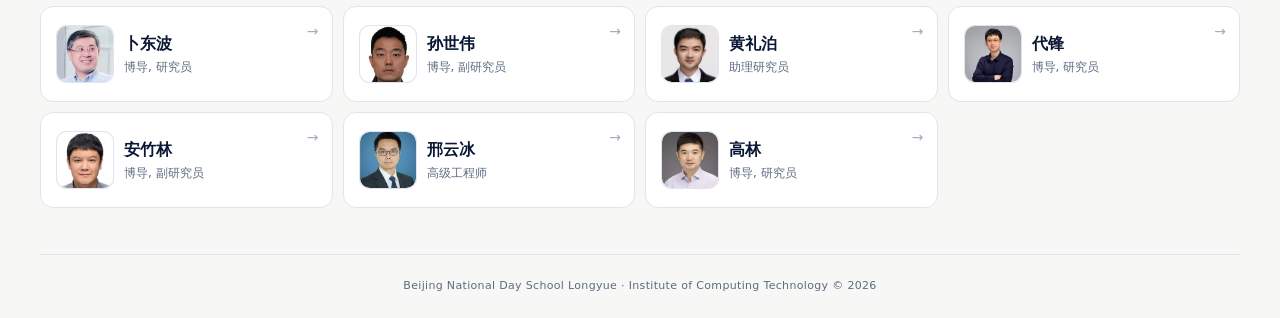
==== commit f477271d: "update new semester class schedule" ====
--- a/index.html
+++ b/index.html
@@ -3,8 +3,21 @@
 <head>
   <meta charset="utf-8" />
   <meta name="viewport" content="width=device-width, initial-scale=1" />
-  <title>课程主页｜GitHub Pages</title>
-  <link rel="stylesheet" href="assets/css/styles.css" />
+  <meta name="description" content="北京十一学校·龙樾实验中学与中国科学院计算技术研究所共同开展的计算思维与人工智能课程。" />
+  <meta property="og:site_name" content="计算思维与人工智能课程" />
+  <meta property="og:title" content="计算思维与人工智能｜第二学期 · 2026 秋季" />
+  <meta property="og:description" content="从计算思维出发，在动手实践中理解并创造人工智能。" />
+  <meta property="og:type" content="website" />
+  <meta property="og:image" content="https://ai-class-shiyilongyue.github.io/assets/img/og-2026-fall-light.png" />
+  <meta property="og:image:width" content="1200" />
+  <meta property="og:image:height" content="628" />
+  <meta name="twitter:card" content="summary_large_image" />
+  <meta name="twitter:title" content="计算思维与人工智能｜第二学期 · 2026 秋季" />
+  <meta name="twitter:description" content="从计算思维出发，在动手实践中理解并创造人工智能。" />
+  <meta name="twitter:image" content="https://ai-class-shiyilongyue.github.io/assets/img/og-2026-fall-light.png" />
+  <title>计算思维与人工智能｜课程主页</title>
+  <link rel="stylesheet" href="assets/css/styles.css?v=20260901" />
+  <link rel="stylesheet" href="assets/css/premium.css?v=20260901-light2" />
 </head>
 <body data-page="home" data-base="">
   <header class="topbar">
@@ -26,15 +39,12 @@
       class="hero card hero-banner"
       style="--mask-a:.1; --mask-b:.8;"
     >
-      <img class="hero-banner-img" src="assets/img/school.webp" alt="" aria-hidden="true"/>
-    
-      <div class="hero-banner-mask" aria-hidden="true"></div>
-
-      <div class="hero-flag" aria-label="Flag Banner">
-        <img class="hero-flag-img" src="assets/img/flag.webp" alt="Flag" loading="eager" decoding="async" />
+      <div class="hero-flag" aria-hidden="true">
+        <img class="hero-flag-img" src="assets/img/flag-compact.webp" alt="" width="320" height="214" decoding="async" />
       </div>
 
       <div class="hero-left">
+        <div class="hero-term" id="heroTerm"></div>
         <div class="kicker">Computational Thinking and Artificial Intelligence</div>
         <h1 id="courseTitle">计算思维与人工智能</h1>
         <p class="muted" id="courseSubtitle">
@@ -64,10 +74,19 @@
         </div>
       </div>
     </section>
-    
 
-    <section class="grid-2">
-      <section class="card">
+    <section class="card term-overview" aria-labelledby="termOverviewTitle">
+      <div class="term-overview-copy">
+        <div class="section-kicker">Semester archive</div>
+        <h2 id="termOverviewTitle">选择要浏览的学期</h2>
+        <p class="muted">上学期资料完整保留，本学期内容持续更新。切换后，课表、老师、资料与结课纪念会同步显示对应学期版本。</p>
+      </div>
+      <div class="term-overview-options" id="homeTermCards"></div>
+    </section>
+
+    <section class="grid-2 home-info-grid">
+      <section class="card course-summary-card">
+        <div class="section-kicker">Course narrative</div>
         <h2>课程整体简介</h2>
         <p class="muted" id="courseIntro"></p>
 
@@ -76,7 +95,8 @@
         <ul class="bullets" id="courseHighlights"></ul>
       </section>
 
-      <section class="card">
+      <section class="card partner-card">
+        <div class="section-kicker">Co-created by</div>
         <h2>北京十一学校·龙樾实验中学</h2>
         <p class="muted" id="partnerIntro"></p>
         <div class="hr"></div>
@@ -85,9 +105,15 @@
       </section>
     </section>
 
-    <section class="card">
-      <h2>本期授课老师</h2>
-      <p class="muted">点击老师卡片可进入对应老师页面。</p>
+    <section class="card faculty-section">
+      <div class="section-kicker">Faculty</div>
+      <div class="section-head">
+        <div>
+          <h2>本期授课老师</h2>
+          <p class="muted">由计算机科学与人工智能领域的研究者共同授课。</p>
+        </div>
+        <p class="muted small">点击教师卡片查看个人介绍与对应课程</p>
+      </div>
       <div class="teacher-grid" id="teacherGrid"></div>
     </section>
 
@@ -97,6 +123,7 @@
   </main>
 
   <script defer src="assets/js/data.js"></script>
-  <script defer src="assets/js/main.js"></script>
+  <script defer src="assets/js/data-semester-2.js?v=20260901-reschedule"></script>
+  <script defer src="assets/js/main.js?v=20260901-light2"></script>
 </body>
 </html>
--- a/assets/css/styles.css
+++ b/assets/css/styles.css
@@ -1,23 +1,24 @@
 /* assets/css/styles.css */
 
 :root{
-  --bg: #f6f9ff;
+  --bg: #f3f6fb;
   --card: #ffffff;
   --card2:#ffffff;
-  --text:#0f1b2d;
-  --muted:#193967;
-
-  --line: rgba(15, 27, 45, .10);
-  --soft: rgba(15, 27, 45, .05);
-  --shadow: 0 12px 28px rgba(15, 27, 45, .10);
-
-  --accent:#2f6dff;  
-  --accent2:#55b5ff;   
-  --mint:#22c1b5;     
-  --warn:#ffb020;    
+  --text:#12243d;
+  --muted:#50627a;
+
+  --line: rgba(18, 36, 61, .11);
+  --soft: rgba(18, 36, 61, .05);
+  --shadow: 0 18px 48px rgba(18, 36, 61, .09);
+  --shadow-soft: 0 8px 24px rgba(18, 36, 61, .065);
+
+  --accent:#2458d3;
+  --accent2:#4f91f7;
+  --mint:#0f9f95;
+  --warn:#d88718;
   --ok:#16a34a;
 
-  --r: 18px;
+  --r: 22px;
 }
 
 *{ box-sizing:border-box; }
@@ -27,10 +28,11 @@
   font-family: ui-sans-serif, system-ui, -apple-system, Segoe UI, Roboto, "PingFang SC","Hiragino Sans GB","Microsoft YaHei", Arial, sans-serif;
   color: var(--text);
   background:
-    radial-gradient(900px 420px at 10% 0%, rgba(47,109,255,.10), transparent 58%),
-    radial-gradient(820px 380px at 90% 0%, rgba(85,181,255,.12), transparent 60%),
-    radial-gradient(720px 360px at 40% 100%, rgba(34,193,181,.08), transparent 65%),
+    radial-gradient(980px 500px at 6% -8%, rgba(36,88,211,.13), transparent 60%),
+    radial-gradient(880px 460px at 96% 2%, rgba(15,159,149,.10), transparent 62%),
+    radial-gradient(740px 400px at 42% 108%, rgba(216,135,24,.07), transparent 66%),
     var(--bg);
+  line-height: 1.6;
 }
 
 a{ color: inherit; text-decoration:none; }
@@ -815,7 +817,7 @@
 .hero-flag{
   grid-column: 1 / -1;     
   display: flex;
-  justify-content: justify-content; 
+  justify-content: flex-start;
   align-items: center;
   margin-top: -4px;
   margin-bottom: 10px;
@@ -1016,3 +1018,699 @@
   .ict-block { padding: 14px; }
   .ict-plan-date { display: none; }
 }
+
+/* ===== 2026 秋季学期升级：导航、学期切换与视觉统一 ===== */
+
+.skip-link{
+  position: fixed;
+  top: 10px;
+  left: 12px;
+  z-index: 100;
+  padding: 10px 14px;
+  border-radius: 12px;
+  color: #fff;
+  background: var(--text);
+  transform: translateY(-150%);
+  transition: transform .16s ease;
+}
+.skip-link:focus{ transform: translateY(0); }
+
+.sr-only{
+  position:absolute !important;
+  width:1px !important;
+  height:1px !important;
+  padding:0 !important;
+  margin:-1px !important;
+  overflow:hidden !important;
+  clip:rect(0,0,0,0) !important;
+  white-space:nowrap !important;
+  border:0 !important;
+}
+
+.topbar{
+  min-height: 72px;
+  gap: 18px;
+  padding: 12px max(18px, calc((100vw - 1160px) / 2));
+  background: rgba(247,249,253,.88);
+  box-shadow: 0 1px 0 rgba(255,255,255,.75);
+}
+.brand{
+  flex: 0 0 auto;
+  color: #10294d;
+  font-size: 16px;
+}
+.brand-dot{
+  width: 11px;
+  height: 11px;
+  box-shadow: 0 0 0 6px rgba(36,88,211,.09), 0 0 20px rgba(36,88,211,.2);
+}
+.nav{
+  flex-wrap: nowrap;
+  gap: 4px;
+  margin-left: auto;
+}
+.nav-link{
+  display: inline-flex;
+  min-height: 44px;
+  align-items: center;
+  padding: 9px 13px;
+  white-space: nowrap;
+  font-size: 14px;
+  font-weight: 700;
+}
+.nav-link.is-active{
+  color: #123b8f;
+  background: #e8efff;
+  border-color: rgba(36,88,211,.18);
+}
+
+.term-switcher{
+  display: flex;
+  flex: 0 0 auto;
+  align-items: center;
+  gap: 7px;
+  padding: 4px 5px 4px 10px;
+  border: 1px solid rgba(36,88,211,.15);
+  border-radius: 12px;
+  background: #fff;
+}
+.term-switcher-label{
+  color: var(--muted);
+  font-size: 12px;
+  font-weight: 700;
+  white-space: nowrap;
+}
+.term-options{ display:flex; gap:3px; }
+.term-option{
+  display:flex;
+  min-height:38px;
+  align-items:center;
+  gap:5px;
+  padding:7px 10px;
+  border:1px solid transparent;
+  border-radius:8px;
+  color:#4a5f7b;
+  background:#f2f5f9;
+  white-space:nowrap;
+}
+.term-option:hover{
+  color:#173f82;
+  background:#e7eef9;
+}
+.term-option.is-active{
+  color:#fff;
+  background:var(--accent);
+}
+.term-option-main{ font-size:13px; font-weight:900; }
+.term-option-sub{ font-size:11px; opacity:.78; }
+.term-option.is-active .term-option-sub{ opacity:.9; }
+
+.container{
+  width: min(1160px, calc(100% - 36px));
+  margin-top: 28px;
+}
+.card{
+  border-color: rgba(18,36,61,.09);
+  padding: clamp(18px, 2.2vw, 26px);
+  box-shadow: var(--shadow-soft);
+}
+.card + .card{ margin-top: 18px; }
+
+h1{ font-size: clamp(28px, 4vw, 42px); line-height: 1.18; letter-spacing: -.025em; }
+h2{ line-height: 1.3; color: #17345d; }
+.small{ font-size: 13px; }
+
+.hero.hero-banner{
+  min-height: 520px;
+  padding: clamp(24px, 4vw, 44px);
+  border-color: rgba(36,88,211,.12);
+  box-shadow: 0 24px 70px rgba(18,36,61,.14);
+}
+.hero-banner-img{
+  transform: scale(1.015);
+  filter: saturate(.92) contrast(1.03);
+}
+.hero-banner-mask{
+  background:
+    linear-gradient(90deg, rgba(248,251,255,.97) 0%, rgba(248,251,255,.91) 44%, rgba(248,251,255,.56) 74%, rgba(248,251,255,.72) 100%),
+    radial-gradient(700px 400px at 16% 20%, rgba(36,88,211,.16), transparent 70%);
+}
+.hero-left{ max-width: 660px; }
+.hero-left h1{
+  max-width: 720px;
+  margin-bottom: 14px;
+  font-size: clamp(38px, 5vw, 54px);
+  color: #10294d;
+}
+.hero-left > .muted{
+  max-width: 640px;
+  font-size: 16px;
+  line-height: 1.8;
+}
+.hero-term{
+  display: inline-flex;
+  width: fit-content;
+  margin-bottom: 14px;
+  padding: 7px 11px;
+  border: 1px solid rgba(15,159,149,.2);
+  border-radius: 999px;
+  color: #08776f;
+  background: rgba(224,249,246,.88);
+  font-size: 12px;
+  font-weight: 900;
+  letter-spacing: .03em;
+}
+.kicker{ color: #2b5bb7; letter-spacing: .1em; }
+.hero-flag{ justify-content: flex-start; margin: 0 0 2px; }
+.hero-flag-img{
+  height: 74px;
+  padding: 5px 8px;
+  border: 0;
+  border-radius: 8px;
+  background: rgba(255,255,255,.7);
+  box-shadow: 0 8px 24px rgba(18,36,61,.08);
+}
+.hero.hero-banner .logo-box{
+  min-height: 158px;
+  border-style: solid;
+  border-color: rgba(36,88,211,.12);
+  background: rgba(255,255,255,.78);
+  box-shadow: 0 14px 36px rgba(18,36,61,.08);
+  backdrop-filter: blur(12px);
+}
+.hero.hero-banner .logo-img{ height: 104px; }
+
+.chips{ gap: 8px; margin: 18px 0; }
+.chip{
+  padding: 8px 11px;
+  border-color: rgba(36,88,211,.1);
+  background: rgba(255,255,255,.72);
+  backdrop-filter: blur(8px);
+}
+.chip-v{ color: #17345d; }
+
+.btn{
+  min-height: 44px;
+  padding: 10px 15px;
+  border-radius: 13px;
+  background: linear-gradient(135deg, #2458d3, #4a84e8);
+  box-shadow: 0 10px 24px rgba(36,88,211,.2);
+}
+.btn:hover{ box-shadow: 0 13px 28px rgba(36,88,211,.25); }
+.btn-ghost{
+  color: #fff;
+  background: linear-gradient(135deg, #314a7b, #48689d);
+  border-color: rgba(49,74,123,.25);
+}
+.btn-ghost:hover{
+  color: #fff;
+  background: linear-gradient(135deg, #263f70, #3d5f96);
+}
+
+.teacher-grid{
+  grid-template-columns: repeat(auto-fit, minmax(220px, 1fr));
+  gap: 14px;
+}
+.teacher-card{
+  min-height: 84px;
+  padding: 14px;
+  border-color: rgba(18,36,61,.09);
+  background: linear-gradient(145deg, #fff, #f8faff);
+  box-shadow: 0 5px 18px rgba(18,36,61,.045);
+}
+.teacher-card:hover{
+  border-color: rgba(36,88,211,.2);
+  box-shadow: 0 14px 34px rgba(18,36,61,.1);
+}
+.avatar{ width: 52px; height: 52px; border-radius: 15px; }
+.avatar img{ border-radius: 15px; }
+
+.calendar-wrap{
+  grid-template-columns: repeat(auto-fit, minmax(min(100%, 410px), 1fr));
+  gap: 18px;
+  margin-top: 18px;
+}
+.cal-month-wrap{
+  border-color: rgba(18,36,61,.09);
+  box-shadow: var(--shadow-soft);
+}
+.cal-head{
+  padding: 15px;
+  background: linear-gradient(135deg, rgba(36,88,211,.075), rgba(15,159,149,.045));
+}
+.cal-month{ margin: 0 0 10px; font-size: 17px; color: #173f82; }
+.cal-grid,.cal-weekdays{ grid-template-columns: repeat(7, minmax(0, 1fr)); }
+.cal-cell{ min-height: 68px; border-radius: 13px; }
+.cal-cell.is-outside-term{ opacity: .26; background: transparent; }
+.cal-cell.is-course{
+  border-color: rgba(15,159,149,.25);
+  background: linear-gradient(145deg, rgba(224,249,246,.92), rgba(242,252,251,.98));
+}
+.cal-cell.is-tbd{
+  border-color: rgba(216,135,24,.28);
+  background: linear-gradient(145deg, #fff8eb, #fffdf8);
+}
+.cal-link{ min-width: 0; }
+.cal-tag-tbd{
+  color: #92580c;
+  border-color: rgba(216,135,24,.22);
+  background: rgba(255,235,199,.8);
+}
+.dot-tbd{ background: var(--warn); }
+
+.lesson-list{ gap: 14px; margin-top: 14px; }
+.lesson-card[id],
+.teacher-lesson-block[id],
+.dl-block[id]{ scroll-margin-top: 96px; }
+.lesson-card{
+  position: relative;
+  overflow: hidden;
+  padding: 18px;
+  border-color: rgba(18,36,61,.09);
+  box-shadow: var(--shadow-soft);
+}
+.lesson-card::before{
+  content: "";
+  position: absolute;
+  inset: 0 auto 0 0;
+  width: 4px;
+  background: linear-gradient(180deg, var(--accent), var(--mint));
+}
+.lesson-card.is-tbd{ background: linear-gradient(145deg, #fffdf9, #fff8ed); }
+.lesson-card.is-tbd::before{ background: var(--warn); }
+.badge-tbd{
+  color: #8b5309;
+  border-color: rgba(216,135,24,.25);
+  background: rgba(255,235,199,.65);
+}
+.lesson-summary{ max-width: 760px; margin: 10px 0 0; line-height: 1.75; }
+.lesson-teacher{ margin-top: 4px; }
+.lesson-status,.dl-pending{
+  display: inline-flex;
+  min-height: 40px;
+  align-items: center;
+  justify-content: center;
+  padding: 8px 12px;
+  border: 1px solid rgba(216,135,24,.22);
+  border-radius: 12px;
+  color: #8b5309;
+  background: rgba(255,244,224,.82);
+  font-size: 13px;
+  font-weight: 800;
+}
+.search-status{
+  min-height: 22px;
+  margin-top: 8px;
+  color: var(--muted);
+  font-size: 13px;
+}
+.empty-state{
+  width: 100%;
+  padding: 24px;
+  border: 1px dashed rgba(36,88,211,.2);
+  border-radius: 16px;
+  color: var(--muted);
+  background: rgba(237,243,255,.5);
+  text-align: center;
+}
+.text-link{
+  display: inline-flex;
+  margin-left: 8px;
+  color: var(--accent);
+  font-weight: 800;
+  text-decoration: underline;
+  text-underline-offset: 3px;
+}
+.dl-back{
+  color: #17345d;
+  text-decoration: underline;
+  text-decoration-color: rgba(36,88,211,.28);
+  text-underline-offset: 3px;
+}
+.dl-item-empty{ list-style: none; margin-left: -18px; }
+
+.input{
+  min-height: 44px;
+  border-color: rgba(18,36,61,.14);
+  box-shadow: 0 6px 18px rgba(18,36,61,.05);
+}
+.memory-feature-empty{
+  position: relative;
+  display: grid;
+  place-items: center;
+  isolation: isolate;
+}
+.memory-feature-empty img{ opacity: .12; filter: grayscale(1); }
+.memory-feature-empty span{
+  position: absolute;
+  z-index: 1;
+  padding: 9px 13px;
+  border-radius: 999px;
+  color: #314a70;
+  background: rgba(255,255,255,.9);
+  font-weight: 800;
+}
+
+.btn:focus-visible,
+.nav-link:focus-visible,
+.teacher-card:focus-visible,
+.cal-link:focus-visible,
+.gallery-item:focus-visible,
+.memory-photo:focus-visible,
+.memory-feature:focus-visible,
+.dl-summary:focus-visible,
+.input:focus-visible,
+.term-option:focus-visible,
+.text-link:focus-visible{
+  outline: 3px solid rgba(36,88,211,.38);
+  outline-offset: 3px;
+}
+
+@media (max-width: 900px){
+  .lesson-card[id],
+  .teacher-lesson-block[id],
+  .dl-block[id]{ scroll-margin-top: 148px; }
+  .topbar{
+    flex-wrap: wrap;
+    gap: 9px 12px;
+    padding-block: 10px;
+  }
+  .brand{ margin-right: auto; }
+  .nav{
+    order: 3;
+    width: 100%;
+    margin: 0;
+    padding-bottom: 2px;
+    overflow-x: auto;
+    scrollbar-width: none;
+  }
+  .nav::-webkit-scrollbar{ display: none; }
+  .hero.hero-banner{ min-height: auto; }
+  .hero-right{ width: 100%; }
+  .logos{ max-width: 620px; }
+}
+
+@media (max-width: 640px){
+  .container{ width: min(100% - 22px, 1160px); margin-top: 14px; }
+  .topbar{ padding-inline: 11px; }
+  .brand{ font-size: 14px; }
+  .term-switcher{ padding-left: 5px; }
+  .term-switcher-label{ display: none; }
+  .term-option{ padding-inline:8px; }
+  .term-option-sub{ display:none; }
+  .nav-link{ min-height: 40px; padding: 8px 11px; font-size: 13px; }
+  .card{ border-radius: 18px; padding: 17px; }
+  .hero.hero-banner{ padding: 18px; }
+  .hero-left h1{ font-size: clamp(34px, 11vw, 48px); }
+  .hero-flag-img{ height: 48px; }
+  .hero-actions{ display: grid; grid-template-columns: 1fr; }
+  .hero-actions .btn{ width: 100%; }
+  .logos{ grid-template-columns: 1fr 1fr; gap: 8px; }
+  .hero.hero-banner .logo-box{ min-height: 118px; padding: 8px; }
+  .hero.hero-banner .logo-img{ height: 70px; }
+  .logo-label{ font-size: 10px; text-align: center; }
+  .hint{ align-items: flex-start; flex-wrap: wrap; }
+  .cal-grid{ gap: 4px; padding: 8px; }
+  .cal-weekdays{ gap: 4px; }
+  .cal-cell{ min-height: 58px; border-radius: 10px; }
+  .cal-link{ padding: 7px 5px; }
+  .cal-tag{ padding: 3px 5px; font-size: 10px; }
+  .lesson-card{ flex-direction: column; }
+  .lesson-right{ width: 100%; flex-direction: row; }
+  .lesson-right > *{ flex: 1; }
+  .teacher-lesson-actions{ width: 100%; flex-direction: row; }
+  .teacher-lesson-actions .btn{ flex: 1; }
+  .toolbar{ width: 100%; }
+  .toolbar .input{ width: 100%; min-width: 0; }
+  .toolbar .btn{ flex: 1; }
+  .gate .row{ align-items: stretch; }
+  .gate .row .input{ width: 100%; min-width: 0; }
+  .dl-summary{ align-items: flex-start; flex-direction: column; }
+}
+
+@media (prefers-reduced-motion: reduce){
+  *,*::before,*::after{
+    scroll-behavior: auto !important;
+    transition-duration: .01ms !important;
+    animation-duration: .01ms !important;
+    animation-iteration-count: 1 !important;
+  }
+  .btn:hover,.teacher-card:hover{ transform: none; }
+  .gallery-item:hover img,.memory-photo:hover img,.memory-feature:hover img{ transform: none; }
+}
+
+/* ===== 扁平化视觉：用清晰分区、纯色与边框代替渐变和悬浮阴影 ===== */
+
+:root{
+  --bg: #f3f6fa;
+  --line: #dce3ec;
+  --soft: #eef2f7;
+  --shadow: none;
+  --shadow-soft: none;
+  --r: 16px;
+}
+
+body{ background: var(--bg); }
+
+.topbar{
+  background: #ffffff;
+  border-bottom-color: #dce3ec;
+  box-shadow: none;
+  backdrop-filter: none;
+}
+
+.brand-dot{
+  border-radius: 3px;
+  background: var(--accent);
+  box-shadow: none;
+}
+
+.nav-link{
+  border-radius: 8px;
+  transition: color .16s ease, background .16s ease, border-color .16s ease;
+}
+.nav-link:hover{ background: #f1f4f8; border-color: #dce3ec; }
+.nav-link.is-active{ color: #173f82; background: #e8efff; border-color: #c7d7f8; }
+
+.term-switcher{
+  gap: 6px;
+  padding: 4px;
+  border-color: #d7dfeb;
+  border-radius: 10px;
+  background: #f3f6fa;
+}
+.term-switcher-label{ padding-left: 6px; }
+.term-options{ gap: 4px; }
+.term-option{
+  border-color: transparent;
+  border-radius: 7px;
+  background: transparent;
+  transition: color .16s ease, background .16s ease, border-color .16s ease;
+}
+.term-option:hover{ color: #173f82; background: #ffffff; border-color: #d7dfeb; }
+.term-option.is-active{ color: #ffffff; background: var(--accent); border-color: var(--accent); }
+
+.card,
+.card-soft,
+.cal-month-wrap,
+.lesson-card,
+.dl-block,
+.teacher-lesson-block,
+.teacher-card,
+.teacher-photo,
+.gallery-item,
+.memory-feature,
+.memory-photo,
+.ict-block{
+  box-shadow: none;
+}
+
+.card{
+  border-color: #dce3ec;
+  border-radius: 16px;
+  background: #ffffff;
+}
+
+.hero.hero-banner{
+  min-height: 440px;
+  border-color: #cbd9f2;
+  background: #eaf1ff !important;
+  box-shadow: none;
+}
+.hero-banner-img,
+.hero-banner-mask{ display: none; }
+.hero-flag-img{
+  border: 1px solid #d5deea;
+  border-radius: 8px;
+  background: #ffffff;
+  box-shadow: none;
+}
+.hero.hero-banner .logo-box{
+  border-color: #cfdaea;
+  border-radius: 12px;
+  background: #ffffff;
+  box-shadow: none;
+  backdrop-filter: none;
+}
+.hero-term{
+  border-color: #a9ded8;
+  border-radius: 6px;
+  background: #dff5f1;
+}
+.chip{
+  border-color: #d3deec;
+  border-radius: 8px;
+  background: #ffffff;
+  backdrop-filter: none;
+}
+
+.btn{
+  border-color: var(--accent);
+  border-radius: 8px;
+  background: var(--accent);
+  box-shadow: none;
+  transition: color .16s ease, background .16s ease, border-color .16s ease;
+}
+.btn:hover{
+  color: #ffffff;
+  background: #1949ba;
+  border-color: #1949ba;
+  box-shadow: none;
+  filter: none;
+  transform: none;
+}
+.btn-ghost{
+  color: #173f82;
+  border-color: #a9bfe8;
+  background: #ffffff;
+}
+.btn-ghost:hover{
+  color: #173f82;
+  border-color: #8da9dc;
+  background: #dfe9fc;
+}
+
+.section-kicker{
+  margin-bottom: 7px;
+  color: #2458d3;
+  font-size: 11px;
+  font-weight: 900;
+  letter-spacing: .12em;
+  text-transform: uppercase;
+}
+
+.term-overview{
+  display: grid;
+  grid-template-columns: minmax(0, .8fr) minmax(460px, 1.2fr);
+  gap: 28px;
+  align-items: center;
+  border-left: 5px solid var(--accent);
+}
+.term-overview-copy p{ max-width: 520px; margin: 0; }
+.term-overview-options{
+  display: grid;
+  grid-template-columns: repeat(2, minmax(0, 1fr));
+  gap: 10px;
+}
+.term-overview-card{
+  display: flex;
+  min-height: 158px;
+  flex-direction: column;
+  gap: 6px;
+  padding: 16px;
+  border: 1px solid #d7dfeb;
+  border-radius: 12px;
+  background: #f7f9fc;
+  transition: color .16s ease, background .16s ease, border-color .16s ease;
+}
+.term-overview-card:hover{ border-color: #9db6e7; background: #eef3fc; }
+.term-overview-card.is-active{ border-color: #8ca9e1; background: #e8efff; }
+.term-overview-card-top{ display: flex; align-items: center; justify-content: space-between; gap: 8px; }
+.term-overview-role{ color: #173f82; font-size: 13px; font-weight: 900; }
+.term-overview-status{
+  padding: 3px 7px;
+  border: 1px solid #ccd7e8;
+  border-radius: 5px;
+  color: #5b6d86;
+  background: #ffffff;
+  font-size: 10px;
+  font-weight: 800;
+}
+.term-overview-card.is-active .term-overview-status{
+  color: #ffffff;
+  border-color: var(--accent);
+  background: var(--accent);
+}
+.term-overview-card strong{ margin-top: 4px; color: #17345d; font-size: 15px; }
+.term-overview-date{ color: var(--muted); font-size: 12px; }
+.term-overview-count{ margin-top: auto; color: #173f82; font-size: 12px; font-weight: 800; }
+.term-overview-card:focus-visible{
+  outline: 3px solid rgba(36,88,211,.38);
+  outline-offset: 3px;
+}
+
+.teacher-card{
+  border-color: #dce3ec;
+  border-radius: 12px;
+  background: #ffffff;
+}
+.teacher-card:hover{
+  border-color: #b7c8e5;
+  background: #f5f8fc;
+  box-shadow: none;
+  transform: none;
+}
+.avatar,
+.avatar img{ border-radius: 9px; }
+
+.cal-month-wrap{ border-color: #dce3ec; border-radius: 14px; }
+.cal-head{ background: #edf3fc; }
+.cal-cell{ border-radius: 8px; background: #f7f9fc; }
+.cal-cell.is-course{ border-color: #a9d8d3; background: #e4f6f3; }
+.cal-cell.is-tbd{ border-color: #ebcf9e; background: #fff4df; }
+.cal-tag,
+.badge{ border-radius: 6px; }
+
+.lesson-card{
+  border-color: #dce3ec;
+  border-radius: 12px;
+  background: #ffffff;
+}
+.lesson-card::before{ background: var(--accent); }
+.lesson-card.is-tbd{ background: #fffaf1; }
+.lesson-card-memory{ background: #f5f8ff; }
+.lesson-card.is-highlight,
+.dl-block.is-highlight,
+.teacher-lesson-block.is-highlight{
+  border-color: #54bdb4;
+  box-shadow: none;
+}
+
+.dl-block,
+.teacher-lesson-block,
+.ict-block{ border-color: #dce3ec; border-radius: 12px; }
+.input{
+  border-color: #cfd8e5;
+  border-radius: 8px;
+  box-shadow: none;
+}
+.input:focus{ border-color: #7d9bd7; box-shadow: 0 0 0 3px #dfe8fa; }
+
+.teacher-photo{ border-color: #dce3ec; border-radius: 12px; }
+.teacher-photo img{ background: #f4f7fb; }
+.gallery-item,
+.memory-feature{ border-color: #dce3ec; border-radius: 12px; }
+.gallery-item:hover img,
+.memory-photo:hover img,
+.memory-feature:hover img{ transform: none; }
+
+@media (max-width: 900px){
+  .hero.hero-banner{ min-height: auto; }
+  .term-overview{ grid-template-columns: 1fr; gap: 18px; }
+  .term-overview-copy p{ max-width: none; }
+}
+
+@media (max-width: 560px){
+  .term-overview-options{ grid-template-columns: 1fr; }
+  .term-overview-card{ min-height: 136px; }
+}
--- a/assets/css/premium.css
+++ b/assets/css/premium.css
@@ -0,0 +1,984 @@
+/*
+ * Premium visual theme
+ *
+ * This file intentionally sits after styles.css. Keep course data and behavior
+ * in the existing JavaScript files; use this file for future visual tuning.
+ */
+
+:root{
+  --ink: #0a1733;
+  --ink-2: #13264c;
+  --paper: #f7f8f6;
+  --surface: #ffffff;
+  --surface-blue: #eef4ff;
+  --electric: #315ee7;
+  --electric-dark: #244fc8;
+  --aqua: #62ddcc;
+  --aqua-dark: #118f84;
+  --gold: #c78b2c;
+  --line-premium: #dfe5ee;
+  --text: var(--ink);
+  --muted: #5d6b80;
+  --accent: var(--electric);
+  --accent2: #6e91ef;
+  --mint: var(--aqua-dark);
+  --warn: var(--gold);
+  --line: var(--line-premium);
+  --soft: #eef2f7;
+  --shadow: none;
+  --shadow-soft: none;
+  --r: 20px;
+}
+
+html{ background: var(--paper); }
+body{
+  color: var(--ink);
+  background: var(--paper);
+  font-weight: 400;
+  line-height: 1.72;
+  text-rendering: optimizeLegibility;
+  -webkit-font-smoothing: antialiased;
+}
+
+.container{
+  width: min(1200px, calc(100% - 48px));
+  margin: 34px auto 84px;
+}
+
+h1,h2,h3{
+  color: var(--ink);
+  font-weight: 750;
+  letter-spacing: -.025em;
+}
+h1{ font-size: clamp(36px, 4.2vw, 48px); line-height: 1.12; }
+h2{ font-size: clamp(22px, 2.3vw, 28px); line-height: 1.25; }
+h3{ font-size: 17px; line-height: 1.35; }
+p{ max-width: 68em; }
+.muted{ color: var(--muted); }
+.small{ font-size: 12px; }
+.hr{ background: #e7ebf2; }
+
+.card,
+.card-soft,
+.cal-month-wrap,
+.lesson-card,
+.teacher-card,
+.teacher-photo,
+.teacher-lesson-block,
+.dl-block,
+.gallery-item,
+.memory-feature,
+.memory-photo,
+.ict-block{
+  box-shadow: none;
+}
+.card{
+  margin: 20px 0;
+  padding: clamp(24px, 2.8vw, 34px);
+  border-color: var(--line-premium);
+  border-radius: 20px;
+  background: var(--surface);
+}
+.card + .card{ margin-top: 24px; }
+
+/* Header */
+
+.topbar{
+  min-height: 78px;
+  gap: 20px;
+  padding: 12px max(24px, calc((100vw - 1200px) / 2));
+  border-bottom: 1px solid #e3e8f0;
+  background: rgba(255,255,255,.96);
+  box-shadow: none;
+  backdrop-filter: blur(14px);
+}
+.brand{ gap: 12px; color: var(--ink); }
+.brand-dot{
+  width: 16px;
+  height: 16px;
+  border-radius: 5px;
+  background: var(--electric);
+  box-shadow: none;
+}
+#brandTitle{
+  display: flex;
+  flex-direction: column;
+  gap: 4px;
+  color: var(--ink);
+  font-size: 14px;
+  font-weight: 750;
+  line-height: 1;
+}
+#brandTitle::after{
+  content: "COMPUTING × INTELLIGENCE";
+  color: var(--muted);
+  font-size: 10px;
+  font-weight: 800;
+  letter-spacing: .14em;
+}
+.nav{ gap: 8px; }
+.nav-link{
+  position: relative;
+  min-height: 42px;
+  padding: 9px 8px;
+  border: 0;
+  border-radius: 0;
+  color: #526077;
+  background: transparent;
+  font-size: 13px;
+  font-weight: 650;
+}
+.nav-link::after{
+  content: "";
+  position: absolute;
+  right: 8px;
+  bottom: 1px;
+  left: 8px;
+  height: 2px;
+  background: var(--electric);
+  transform: scaleX(0);
+  transform-origin: center;
+  transition: transform .18s ease;
+}
+.nav-link:hover{
+  color: var(--ink);
+  border-color: transparent;
+  background: transparent;
+}
+.nav-link:hover::after,
+.nav-link.is-active::after{ transform: scaleX(1); }
+.nav-link.is-active{
+  color: var(--ink);
+  border-color: transparent;
+  background: transparent;
+}
+
+.term-switcher{
+  gap: 5px;
+  padding: 4px;
+  border: 1px solid #dce3ee;
+  border-radius: 11px;
+  background: #f1f4f8;
+}
+.term-switcher-label{ padding-left: 6px; color: var(--muted); font-weight: 650; }
+.term-options{ gap: 3px; }
+.term-option{
+  min-height: 36px;
+  padding: 7px 10px;
+  border: 1px solid transparent;
+  border-radius: 7px;
+  color: #536178;
+  background: transparent;
+}
+.term-option:hover{
+  color: var(--ink);
+  border-color: #d8dfeb;
+  background: #ffffff;
+}
+.term-option.is-active{
+  color: #ffffff;
+  border-color: var(--electric);
+  background: var(--electric);
+}
+.term-option-main{ font-weight: 750; }
+
+/* Home hero */
+
+.hero.hero-banner{
+  min-height: 520px;
+  grid-template-columns: minmax(0, 1.15fr) minmax(340px, .85fr);
+  gap: clamp(24px, 4vw, 56px);
+  padding: clamp(32px, 4.6vw, 56px);
+  border: 1px solid #d8e3f5;
+  border-top: 4px solid var(--electric);
+  border-radius: 26px;
+  background: #eef4ff !important;
+  box-shadow: none;
+}
+.hero.hero-banner::after{
+  content: "AI";
+  position: absolute;
+  right: -18px;
+  bottom: -100px;
+  z-index: 0;
+  color: rgba(49,94,231,.045);
+  font-size: clamp(230px, 30vw, 390px);
+  font-weight: 950;
+  line-height: 1;
+  letter-spacing: -.1em;
+  pointer-events: none;
+}
+.hero-banner-img,
+.hero-banner-mask{ display: none; }
+.hero-left{ max-width: 700px; }
+.hero-left h1{
+  max-width: none;
+  margin: 6px 0 16px;
+  color: var(--ink);
+  font-size: clamp(44px, 4.7vw, 58px);
+  font-weight: 760;
+  letter-spacing: -.055em;
+}
+.hero-left > .muted{
+  max-width: 610px;
+  color: #5d6b80;
+  font-size: 16px;
+  line-height: 1.8;
+}
+.hero .kicker{ color: var(--electric); font-weight: 850; letter-spacing: .13em; }
+.hero-term{
+  margin-bottom: 14px;
+  padding: 7px 10px;
+  color: #14766d;
+  border-color: #b8ded8;
+  border-radius: 6px;
+  background: #e7f7f4;
+  font-weight: 700;
+}
+.hero-flag{ margin: -4px 0 0; }
+.hero-flag-img{
+  height: 50px;
+  padding: 5px 8px;
+  border: 1px solid #dfe5ef;
+  border-radius: 7px;
+  background: #ffffff;
+  box-shadow: none;
+}
+.hero .chips{ gap: 8px; margin: 22px 0; }
+.hero .chip{
+  padding: 8px 10px;
+  color: var(--ink);
+  border-color: #d6dfed;
+  border-radius: 7px;
+  background: #ffffff;
+  backdrop-filter: none;
+}
+.hero .chip-k{ color: var(--muted); }
+.hero .chip-v{ color: var(--ink); font-weight: 650; }
+.hero-actions{ gap: 10px; margin-top: 24px; }
+.btn{
+  min-height: 44px;
+  padding: 10px 15px;
+  border-color: var(--electric);
+  border-radius: 9px;
+  background: var(--electric);
+  box-shadow: none;
+  font-weight: 700;
+  transition: color .16s ease, background .16s ease, border-color .16s ease;
+}
+.btn:hover{
+  color: #ffffff;
+  border-color: var(--electric-dark);
+  background: var(--electric-dark);
+  box-shadow: none;
+  filter: none;
+  transform: none;
+}
+.btn-ghost{
+  color: #203e7b;
+  border-color: #b9c8e6;
+  background: #ffffff;
+}
+.btn-ghost:hover{
+  color: #17366f;
+  border-color: #90a7d4;
+  background: #edf3ff;
+}
+.hero .btn{ border-color: #4a72e8; background: #4a72e8; }
+.hero .btn:hover{ border-color: #6285ed; background: #6285ed; }
+.hero .btn-ghost{
+  color: #24447f;
+  border-color: #b5c5e3;
+  background: #ffffff;
+}
+.hero .btn-ghost:hover{
+  color: #17366f;
+  border-color: #91a8d3;
+  background: #f7f9fd;
+}
+.hero-right{ align-self: end; }
+.hero .logos{
+  gap: 10px;
+  margin: 0;
+  align-content: end;
+}
+.hero .logos::before{
+  content: "联合发起  /  JOINTLY PRESENTED";
+  grid-column: 1 / -1;
+  margin-bottom: 2px;
+  color: var(--muted);
+  font-size: 10px;
+  font-weight: 800;
+  letter-spacing: .12em;
+}
+.hero.hero-banner .logo-box{
+  min-height: 144px;
+  padding: 14px;
+  border: 1px solid #dfe5ef;
+  border-radius: 13px;
+  background: #ffffff;
+  box-shadow: none;
+  backdrop-filter: none;
+}
+.hero.hero-banner .logo-img{ height: 92px; }
+.hero .logo-label{ color: #667287; font-size: 10px; font-weight: 650; }
+
+/* Home sections */
+
+.section-kicker{
+  margin-bottom: 8px;
+  color: var(--electric);
+  font-size: 10px;
+  font-weight: 900;
+  letter-spacing: .16em;
+  text-transform: uppercase;
+}
+.term-overview{
+  display: grid;
+  grid-template-columns: minmax(0, .72fr) minmax(520px, 1.28fr);
+  gap: 34px;
+  align-items: center;
+  padding: clamp(28px, 3.4vw, 40px);
+  border: 1px solid var(--line-premium);
+  border-radius: 20px;
+  background: #ffffff;
+}
+.term-overview-copy h2{ margin-bottom: 12px; }
+.term-overview-copy p{ max-width: 480px; margin: 0; }
+.term-overview-options{
+  display: grid;
+  grid-template-columns: repeat(5, minmax(0, 1fr));
+  gap: 10px;
+}
+.term-overview-card{
+  position: relative;
+  display: flex;
+  min-height: 188px;
+  grid-column: span 2;
+  flex-direction: column;
+  gap: 5px;
+  padding: 18px;
+  overflow: hidden;
+  border: 1px solid #dce3ed;
+  border-radius: 14px;
+  background: #f7f9fc;
+  transition: color .16s ease, background .16s ease, border-color .16s ease;
+}
+.term-overview-card:hover{ border-color: #aebddd; background: #f0f4fb; }
+.term-overview-card.is-active{
+  grid-column: span 3;
+  color: var(--ink);
+  border-color: #9fb6e5;
+  background: #e9f0ff;
+}
+.term-overview-card.is-active::before{
+  content: "";
+  position: absolute;
+  inset: 0 0 auto;
+  height: 4px;
+  background: var(--electric);
+}
+.term-overview-card-top{ display: flex; align-items: flex-start; justify-content: space-between; gap: 10px; }
+.term-overview-number{
+  color: #a8b2c2;
+  font-size: 30px;
+  font-weight: 650;
+  line-height: 1;
+  letter-spacing: -.06em;
+}
+.term-overview-role{ margin-top: 8px; color: #294a91; font-size: 12px; font-weight: 750; }
+.term-overview-status{
+  padding: 3px 7px;
+  color: #637087;
+  border: 1px solid #d7deea;
+  border-radius: 5px;
+  background: #ffffff;
+  font-size: 9px;
+  font-weight: 750;
+  letter-spacing: .04em;
+}
+.term-overview-card strong{ color: var(--ink); font-size: 16px; font-weight: 750; }
+.term-overview-date{ color: #647187; font-size: 11px; }
+.term-overview-count{ margin-top: auto; color: #294a91; font-size: 11px; font-weight: 750; }
+.term-overview-arrow{
+  position: absolute;
+  right: 16px;
+  bottom: 14px;
+  color: #8c9ab0;
+  font-size: 18px;
+}
+.term-overview-card.is-active .term-overview-number{ color: #99a9c4; }
+.term-overview-card.is-active .term-overview-role{ color: #2d5cc2; }
+.term-overview-card.is-active strong{ color: var(--ink); }
+.term-overview-card.is-active .term-overview-date{ color: #586982; }
+.term-overview-card.is-active .term-overview-count{ color: #244d9c; }
+.term-overview-card.is-active .term-overview-arrow{ color: var(--electric); }
+.term-overview-card.is-active .term-overview-status{
+  color: #244d9c;
+  border-color: #b9caeb;
+  background: #ffffff;
+}
+
+.home-info-grid{
+  grid-template-columns: minmax(0, 1.12fr) minmax(0, .88fr);
+  gap: 18px;
+  margin-top: 22px;
+}
+.home-info-grid > .card{ margin: 0; }
+.course-summary-card{
+  border-color: #d8e3f6;
+  background: var(--surface-blue);
+}
+.course-summary-card .bullets{
+  display: grid;
+  gap: 8px;
+  padding: 0;
+  list-style: none;
+}
+.course-summary-card .bullets li{
+  position: relative;
+  margin: 0;
+  padding-left: 18px;
+}
+.course-summary-card .bullets li::before{
+  content: "";
+  position: absolute;
+  top: .72em;
+  left: 0;
+  width: 6px;
+  height: 6px;
+  border-radius: 2px;
+  background: var(--electric);
+}
+.partner-card h2{ margin-bottom: 8px; font-size: 18px; }
+.partner-card p{ margin-top: 0; }
+
+.faculty-section{
+  margin-top: 44px;
+  padding: 42px 0 0;
+  border: 0;
+  border-top: 1px solid #dce3ed;
+  border-radius: 0;
+  background: transparent;
+}
+.faculty-section .section-head{ align-items: end; }
+.faculty-section .section-head p{ margin: 0; }
+.teacher-grid{
+  grid-template-columns: repeat(4, minmax(0, 1fr));
+  gap: 10px;
+  margin-top: 20px;
+}
+.teacher-card{
+  position: relative;
+  min-height: 96px;
+  padding: 15px;
+  border: 1px solid #dfe5ee;
+  border-radius: 13px;
+  background: #ffffff;
+  box-shadow: none;
+}
+.teacher-card::after{
+  content: "→";
+  position: absolute;
+  top: 12px;
+  right: 13px;
+  color: #a0acbd;
+  font-size: 14px;
+}
+.teacher-card:hover{
+  border-color: #9eb2df;
+  background: #f4f7fd;
+  box-shadow: none;
+  transform: none;
+}
+.teacher-card:hover::after{ color: var(--electric); }
+.avatar{
+  width: 58px;
+  height: 58px;
+  flex: 0 0 58px;
+  border-color: #dfe5ee;
+  border-radius: 10px;
+  background: #eef2f7;
+  overflow: hidden;
+}
+.avatar img{ border-radius: 10px; transform: none; }
+.teacher-name{ color: var(--ink); font-weight: 750; }
+.teacher-meta{ min-width: 0; padding-right: 12px; }
+
+/* Editorial section rhythm on inner pages */
+
+body[data-page="schedule"] .container > .card,
+body[data-page="downloads"] .container > .card,
+body[data-page="teacher"] .container > .card{
+  padding: 0;
+  border: 0;
+  border-radius: 0;
+  background: transparent;
+}
+body[data-page="schedule"] .container > .card + .card,
+body[data-page="downloads"] .container > .card + .card,
+body[data-page="teacher"] .container > .card + .card{
+  margin-top: 58px;
+  padding-top: 50px;
+  border-top: 1px solid #dce3ed;
+}
+.section-head{ align-items: flex-end; gap: 24px; }
+.section-head h1,
+.section-head h2{ margin-bottom: 8px; }
+.section-head p{ margin-top: 0; }
+.hint{
+  padding: 9px 11px;
+  border: 1px solid #dfe5ee;
+  border-radius: 8px;
+  background: #ffffff;
+}
+.toolbar{ gap: 8px; }
+.input{
+  min-height: 44px;
+  padding: 10px 13px;
+  color: var(--ink);
+  border-color: #cfd8e5;
+  border-radius: 9px;
+  background: #ffffff;
+  box-shadow: none;
+}
+.input:focus{ border-color: #7998de; box-shadow: 0 0 0 3px #dfe7f8; }
+
+/* Academic calendar and lesson index */
+
+.calendar-wrap{ gap: 20px; margin-top: 26px; }
+.cal-month-wrap{
+  border: 1px solid #dfe5ee;
+  border-radius: 16px;
+  background: #ffffff;
+  box-shadow: none;
+}
+.cal-head{
+  padding: 16px 16px 12px;
+  border-bottom: 1px solid #e3e8f0;
+  background: #eef2f8;
+}
+.cal-month{ margin-bottom: 12px; color: var(--ink); font-size: 18px; font-weight: 750; }
+.cal-weekdays{ color: var(--muted); font-size: 11px; }
+.cal-grid{
+  gap: 1px;
+  margin: 12px;
+  padding: 1px;
+  background: #e7ebf1;
+}
+.cal-cell{
+  min-height: 70px;
+  border: 0;
+  border-radius: 0;
+  background: #ffffff;
+}
+.cal-cell.is-empty{ border-color: transparent; background: #f8fafc; }
+.cal-cell.is-outside-term{ opacity: .42; background: #f8fafc; }
+.cal-cell.is-wed{ border-color: transparent; box-shadow: inset 0 -2px #e6bd76; }
+.cal-cell.is-course{
+  border-color: transparent;
+  background: #e9f7f5;
+  box-shadow: inset 3px 0 var(--aqua-dark);
+}
+.cal-cell.is-tbd{
+  border-color: transparent;
+  background: #fff6e8;
+  box-shadow: inset 3px 0 var(--gold);
+}
+.cal-cell.is-memory{ background: #edf3ff; box-shadow: inset 3px 0 var(--electric); }
+.cal-link{ padding: 9px; }
+.cal-day{ color: var(--ink); font-weight: 700; }
+.cal-tag{
+  padding: 3px 6px;
+  color: #285c57;
+  border-color: #b9ddd7;
+  border-radius: 5px;
+  background: #ffffff;
+  font-weight: 700;
+}
+.cal-tag-tbd{ color: #845819; border-color: #ead3ac; background: #fffaf1; }
+
+.lesson-list{ gap: 10px; margin-top: 20px; }
+.lesson-card{
+  display: grid;
+  grid-template-columns: minmax(0, 1fr) auto;
+  gap: 24px;
+  align-items: center;
+  padding: 22px 24px;
+  border: 1px solid #dfe5ee;
+  border-radius: 15px;
+  background: #ffffff;
+  box-shadow: none;
+}
+.lesson-card::before{ width: 3px; background: var(--electric); }
+.lesson-card.is-tbd{ background: #fffaf1; }
+.lesson-card.is-tbd::before{ background: var(--gold); }
+.lesson-card-memory{ background: #f1f5ff; }
+.lesson-card .badge,
+.teacher-lesson-block .badge{
+  color: #31558f;
+  border-color: #d4deef;
+  border-radius: 5px;
+  background: #eef3fb;
+}
+.badge{
+  border-radius: 5px;
+  font-weight: 750;
+}
+.lesson-title{ margin: 8px 0 5px; font-size: 18px; font-weight: 750; }
+.lesson-summary{ margin-top: 8px; line-height: 1.72; }
+.lesson-right{ flex-direction: row; align-items: center; }
+.lesson-right .btn{ min-width: 108px; }
+.lesson-status,
+.dl-pending{
+  border-radius: 7px;
+  font-weight: 700;
+}
+.lesson-card.is-highlight,
+.teacher-lesson-block.is-highlight,
+.dl-block.is-highlight{ border-color: var(--aqua-dark); box-shadow: none; }
+
+/* Downloads */
+
+.gate{
+  gap: 20px;
+  margin-top: 22px;
+  padding: 24px;
+  border: 1px solid #dfe5ee;
+  border-radius: 16px;
+  background: #ffffff;
+}
+.gate-right.card-soft{
+  padding: 18px;
+  border-color: #d9e4f6;
+  border-radius: 12px;
+  background: #eef3fb;
+}
+.mini-title{ font-weight: 750; }
+.locked{
+  margin-top: 18px;
+  padding: 24px;
+  border: 1px solid #dfe5ee;
+  border-radius: 14px;
+  background: #f7f9fc;
+}
+.locked-badge{
+  padding: 5px 8px;
+  color: #536178;
+  border: 1px solid #d7deea;
+  border-radius: 5px;
+  background: #ffffff;
+  font-size: 10px;
+  font-weight: 800;
+  letter-spacing: .08em;
+}
+.downloads-list{
+  gap: 0;
+  margin-top: 20px;
+  border-top: 1px solid #dfe5ee;
+}
+.dl-block{
+  border: 0;
+  border-bottom: 1px solid #dfe5ee;
+  border-radius: 0;
+  background: transparent;
+  box-shadow: none;
+}
+.dl-summary{
+  position: relative;
+  padding: 18px 38px 18px 0;
+}
+.dl-summary::after{
+  content: "+";
+  position: absolute;
+  top: 50%;
+  right: 4px;
+  color: #7b879a;
+  font-size: 22px;
+  font-weight: 400;
+  transform: translateY(-50%);
+}
+.dl-block[open] .dl-summary::after{ content: "−"; color: var(--electric); }
+.dl-main{ font-weight: 700; }
+.dl-back{
+  color: var(--ink);
+  text-decoration: none;
+}
+.dl-back:hover{ color: var(--electric); }
+.dl-meta{ padding-right: 12px; }
+.dl-body{
+  padding: 4px 0 24px;
+  border-top: 0;
+}
+.dl-link{ color: var(--electric); font-weight: 700; }
+
+/* Teacher profiles */
+
+body[data-page="teacher"] .container > .card:first-child{
+  padding: clamp(28px, 4vw, 46px);
+  border: 1px solid #d8e3f5;
+  border-top: 4px solid var(--electric);
+  border-radius: 22px;
+  background: #eef4ff;
+}
+.teacher-profile{
+  grid-template-columns: 260px minmax(0, 1fr);
+  gap: clamp(28px, 4vw, 52px);
+  align-items: center;
+}
+.teacher-photo{
+  border: 1px solid #dfe5ee;
+  border-radius: 15px;
+  background: #ffffff;
+  box-shadow: none;
+}
+.teacher-photo img{
+  height: 280px;
+  background: #f3f6fa;
+}
+.teacher-info .section-kicker{ color: var(--electric); }
+.teacher-info .badge{
+  color: #14766d;
+  border-color: #b8ded8;
+  background: #e7f7f4;
+}
+.teacher-h1{
+  margin: 14px 0 6px;
+  color: var(--ink);
+  font-size: clamp(38px, 4.5vw, 56px);
+}
+.teacher-info > .muted{ color: #65738a; }
+.teacher-bio{ max-width: 720px; color: #536178; line-height: 1.82; }
+.teacher-info .btn-ghost{
+  color: #24447f;
+  border-color: #b5c5e3;
+  background: #ffffff;
+}
+.teacher-info .btn-ghost:hover{ border-color: #91a8d3; background: #f7f9fd; }
+.scroll-panel{
+  display: grid;
+  height: auto;
+  max-height: none;
+  grid-template-columns: repeat(2, minmax(0, 1fr));
+  gap: 28px;
+  overflow: visible;
+  padding: 0;
+  border: 0;
+  border-radius: 0;
+  background: transparent;
+}
+.research-block,
+.research-block + .research-block{
+  margin: 0;
+  padding: 16px 0 0;
+  border-top: 2px solid #cdd8eb;
+}
+.research-title{ color: var(--ink); font-weight: 750; }
+.research-list{ color: var(--muted); line-height: 1.75; }
+.teacher-lessons{ gap: 12px; margin-top: 20px; }
+.teacher-lesson-block{
+  padding: 22px 24px;
+  border-color: #dfe5ee;
+  border-radius: 15px;
+  background: #ffffff;
+  box-shadow: none;
+}
+.teacher-lesson-actions{ flex-direction: row; }
+.gallery-empty{
+  border: 1px solid #dfe5ee;
+  border-radius: 12px;
+  background: #f7f9fc;
+}
+.gallery-item,
+.memory-photo{
+  border-color: #dfe5ee;
+  border-radius: 12px;
+  background: #f2f5f9;
+  box-shadow: none;
+}
+.gallery-item:hover img,
+.memory-photo:hover img{ transform: none; }
+
+/* Memory */
+
+.memory-hero{
+  gap: clamp(26px, 4vw, 50px);
+  padding: clamp(30px, 4vw, 48px);
+  border: 1px solid #d8e3f5;
+  border-top: 4px solid var(--electric);
+  border-radius: 22px;
+  background: #eef4ff;
+}
+.memory-hero-copy .section-kicker{ color: var(--electric); }
+.memory-hero-copy h1{ color: var(--ink); font-weight: 760; letter-spacing: -.04em; }
+.memory-hero-copy > .muted{ color: #5d6b80; }
+.memory-hero-copy .badge{ color: #14766d; border-color: #b8ded8; background: #e7f7f4; }
+.memory-stat{
+  border-color: #d6dfed;
+  border-radius: 9px;
+  background: #ffffff;
+}
+.memory-stat-k{ color: var(--muted); }
+.memory-stat-v{ color: var(--ink); font-weight: 700; }
+.memory-feature{
+  min-height: 340px;
+  border-color: #d6dfed;
+  border-radius: 16px;
+  background: #ffffff;
+  box-shadow: none;
+}
+.memory-feature-empty img{ opacity: .08; }
+.memory-feature-empty span{
+  color: #5d6b80;
+  border: 1px solid #d5deeb;
+  border-radius: 7px;
+  background: #ffffff;
+}
+#memoryMount > .card:not(.memory-hero){
+  margin-top: 54px;
+  padding: 48px 0 0;
+  border: 0;
+  border-top: 1px solid #dce3ed;
+  border-radius: 0;
+  background: transparent;
+}
+.memory-gallery{ column-gap: 14px; }
+.memory-photo{ margin-bottom: 14px; }
+
+/* Shared refined states */
+
+.empty-state{
+  padding: 28px;
+  color: var(--muted);
+  border: 1px solid #dfe5ee;
+  border-radius: 13px;
+  background: #f7f9fc;
+}
+.text-link{ color: var(--electric); font-weight: 700; }
+.ict-block{ border-color: #dfe5ee; border-radius: 14px; background: #ffffff; }
+.ict-heading{ color: var(--ink); font-weight: 750; }
+.ict-table thead th{ color: #27457e; background: #eef3fb; }
+.footer{
+  margin-top: 46px;
+  padding: 22px 4px;
+  border-top: 1px solid #dfe5ee;
+  font-size: 11px;
+  letter-spacing: .03em;
+}
+
+.btn:focus-visible,
+.brand:focus-visible,
+.nav-link:focus-visible,
+.teacher-card:focus-visible,
+.cal-link:focus-visible,
+.gallery-item:focus-visible,
+.memory-photo:focus-visible,
+.memory-feature:focus-visible,
+.dl-summary:focus-visible,
+.input:focus-visible,
+.term-option:focus-visible,
+.term-overview-card:focus-visible,
+.text-link:focus-visible,
+.dl-link:focus-visible,
+.ict-plan-link:focus-visible,
+.ict-pdf-link:focus-visible{
+  outline: 3px solid rgba(49,94,231,.34);
+  outline-offset: 3px;
+}
+
+.btn:disabled,
+.btn[aria-disabled="true"]{
+  cursor: not-allowed;
+  opacity: .58;
+  border-color: #9cacc8;
+  background: #9cacc8;
+}
+
+@media (max-width: 1040px){
+  .hero-left h1{ font-size: clamp(42px, 5.1vw, 54px); }
+  .teacher-grid{ grid-template-columns: repeat(3, minmax(0, 1fr)); }
+}
+
+@media (max-width: 900px){
+  .container{ width: min(100% - 32px, 1200px); margin-top: 24px; }
+  .topbar{ flex-wrap: wrap; gap: 10px 14px; }
+  .brand{ margin-right: auto; }
+  .nav{ order: 3; width: 100%; margin: 0; overflow-x: auto; }
+  .hero.hero-banner{
+    min-height: auto;
+    grid-template-columns: 1fr;
+    gap: 30px;
+  }
+  .hero-right{ width: 100%; }
+  .hero .logos{ max-width: none; }
+  .term-overview{ grid-template-columns: 1fr; gap: 22px; }
+  .term-overview-copy p{ max-width: none; }
+  .home-info-grid{ grid-template-columns: 1fr; }
+  .teacher-grid{ grid-template-columns: repeat(2, minmax(0, 1fr)); }
+  .calendar-wrap{ grid-template-columns: 1fr; }
+  .lesson-card{ grid-template-columns: 1fr; align-items: start; }
+  .lesson-right{ width: 100%; }
+  body[data-page="schedule"] .container > .card + .card,
+  body[data-page="downloads"] .container > .card + .card,
+  body[data-page="teacher"] .container > .card + .card{ margin-top: 44px; padding-top: 40px; }
+  .teacher-profile{ grid-template-columns: 210px minmax(0, 1fr); gap: 28px; }
+  .teacher-photo img{ height: 240px; }
+  .scroll-panel{ grid-template-columns: 1fr; }
+  .memory-hero{ grid-template-columns: 1fr; }
+}
+
+@media (max-width: 640px){
+  .container{ width: min(100% - 22px, 1200px); margin-top: 14px; }
+  .topbar{ padding-inline: 11px; }
+  .card{ padding: 20px; border-radius: 16px; }
+  #brandTitle::after{ display: none; }
+  .term-switcher-label,
+  .term-option-sub{ display: none; }
+  .nav-link{ min-height: 40px; padding: 8px 10px; }
+  .nav-link::after{ right: 10px; left: 10px; }
+  .hero.hero-banner{ padding: 24px 20px; border-radius: 18px; }
+  .hero.hero-banner::after{ right: -8px; bottom: -48px; font-size: 190px; }
+  .hero-left h1{ font-size: clamp(36px, 11vw, 46px); }
+  .hero-flag-img{ height: 42px; }
+  .hero .chips{ display: grid; grid-template-columns: repeat(2, minmax(0, 1fr)); }
+  .hero .chip{ min-width: 0; flex-direction: column; align-items: flex-start; gap: 2px; }
+  .hero-actions{ display: grid; grid-template-columns: 1fr; }
+  .hero-actions .btn{ width: 100%; }
+  .hero .logos{ grid-template-columns: 1fr; }
+  .hero .logos::before{ grid-column: 1; }
+  .hero.hero-banner .logo-box{ min-height: 124px; }
+  .term-overview{ padding: 22px 18px; }
+  .term-overview-options{ grid-template-columns: 1fr; }
+  .term-overview-card,
+  .term-overview-card.is-active{ min-height: 158px; grid-column: auto; }
+  .home-info-grid{ gap: 12px; }
+  .faculty-section{ margin-top: 34px; padding-top: 34px; }
+  .faculty-section .section-head{ align-items: flex-start; }
+  .teacher-grid{ grid-template-columns: 1fr; }
+  .section-head{ align-items: flex-start; }
+  .section-head > .hint,
+  .section-head > .toolbar{ width: 100%; }
+  .hint{ flex-wrap: wrap; }
+  .toolbar .input{ width: 100%; }
+  .cal-grid{ margin: 8px; }
+  .cal-cell{ min-height: 58px; }
+  .cal-link{ padding: 7px 5px; }
+  .lesson-card{ padding: 18px; }
+  .lesson-right{ flex-direction: row; }
+  .lesson-right > *{ flex: 1; }
+  .gate{ padding: 18px; }
+  .dl-summary{ align-items: flex-start; flex-direction: column; }
+  .dl-meta{ padding-right: 0; }
+  body[data-page="teacher"] .container > .card:first-child{ padding: 24px 20px; border-radius: 18px; }
+  .teacher-profile{ grid-template-columns: 1fr; }
+  .teacher-photo{ max-width: 220px; }
+  .teacher-photo img{ height: 220px; }
+  .teacher-lesson-actions{ width: 100%; }
+  .teacher-lesson-actions .btn{ flex: 1; }
+  .memory-hero{ padding: 24px 20px; border-radius: 18px; }
+  .memory-feature{ min-height: 240px; }
+}
+
+@media (prefers-reduced-motion: reduce){
+  .nav-link::after{ transition: none; }
+}
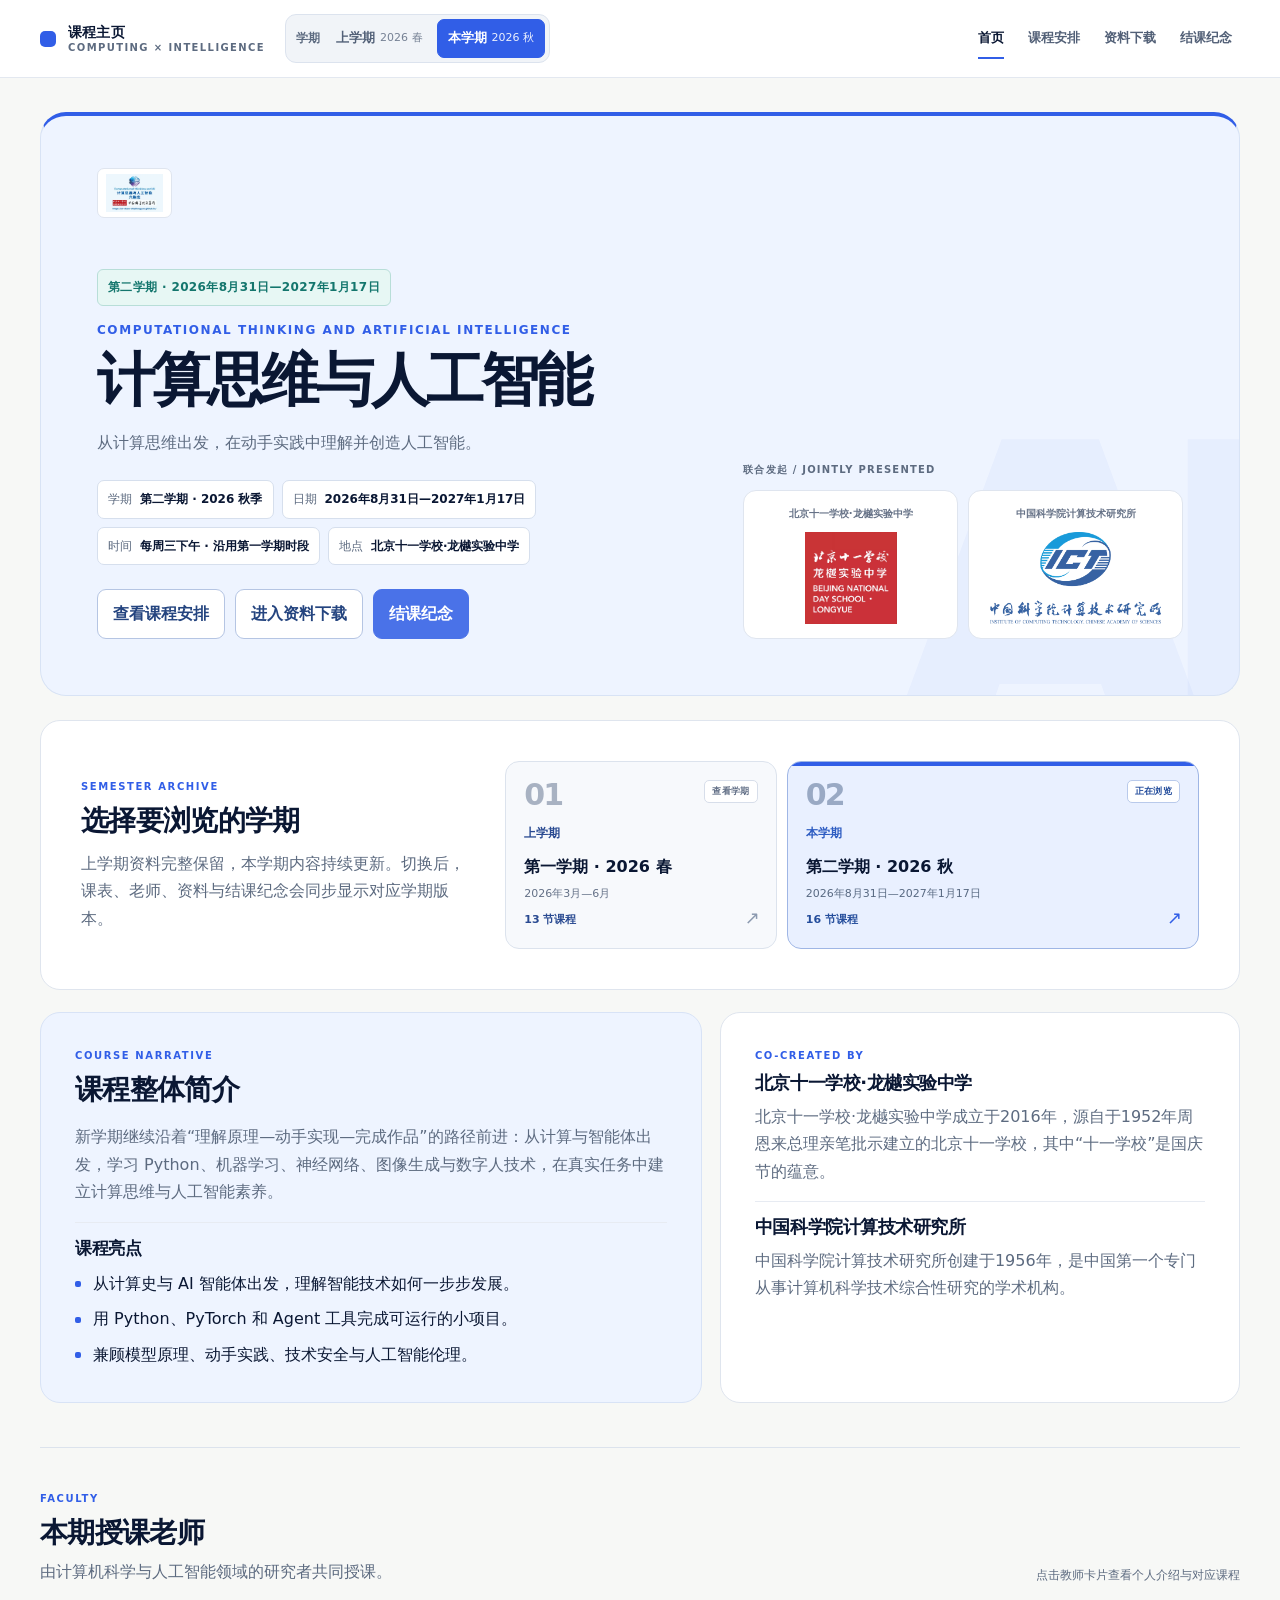
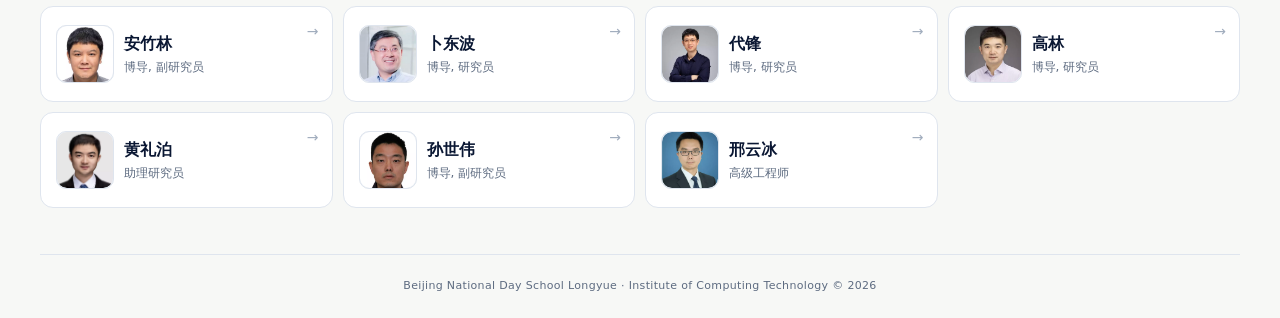
==== commit 630e0077: "update new semester class schedule 1" ====
--- a/index.html
+++ b/index.html
@@ -123,7 +123,7 @@
   </main>
 
   <script defer src="assets/js/data.js"></script>
-  <script defer src="assets/js/data-semester-2.js?v=20260901-reschedule"></script>
+  <script defer src="assets/js/data-semester-2.js?v=20260901-teacher-order"></script>
   <script defer src="assets/js/main.js?v=20260901-light2"></script>
 </body>
 </html>
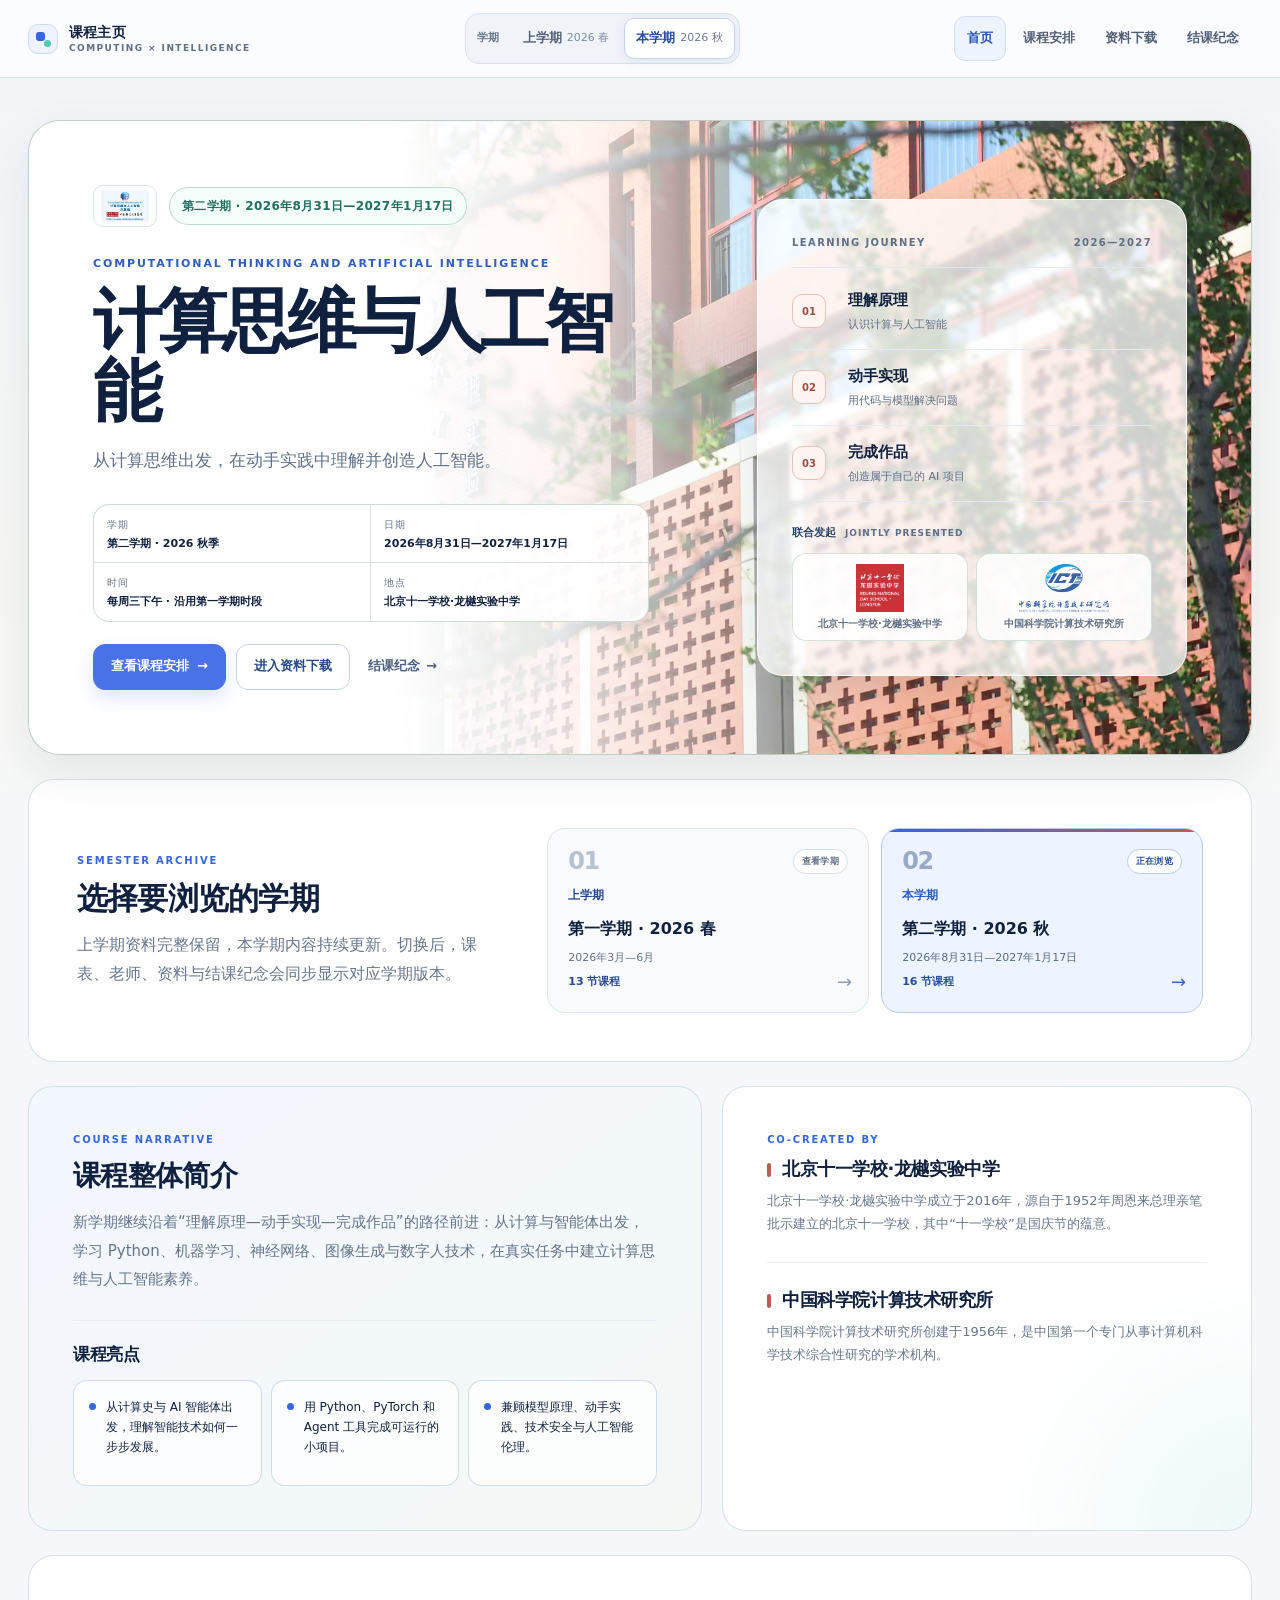
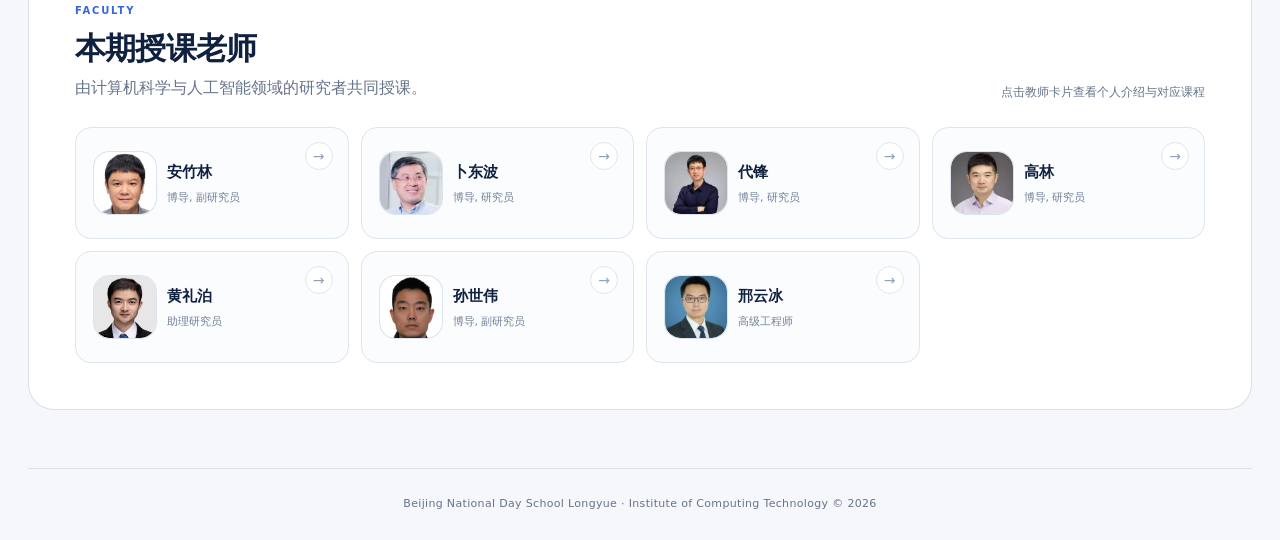
==== commit 208a39f8: "update new semester class schedule 2" ====
--- a/index.html
+++ b/index.html
@@ -16,8 +16,9 @@
   <meta name="twitter:description" content="从计算思维出发，在动手实践中理解并创造人工智能。" />
   <meta name="twitter:image" content="https://ai-class-shiyilongyue.github.io/assets/img/og-2026-fall-light.png" />
   <title>计算思维与人工智能｜课程主页</title>
+  <link rel="preload" href="assets/img/school.webp" as="image" type="image/webp" fetchpriority="high" />
   <link rel="stylesheet" href="assets/css/styles.css?v=20260901" />
-  <link rel="stylesheet" href="assets/css/premium.css?v=20260901-light2" />
+  <link rel="stylesheet" href="assets/css/premium.css?v=20260901-photo2" />
 </head>
 <body data-page="home" data-base="">
   <header class="topbar">
@@ -39,12 +40,13 @@
       class="hero card hero-banner"
       style="--mask-a:.1; --mask-b:.8;"
     >
-      <div class="hero-flag" aria-hidden="true">
-        <img class="hero-flag-img" src="assets/img/flag-compact.webp" alt="" width="320" height="214" decoding="async" />
-      </div>
-
       <div class="hero-left">
-        <div class="hero-term" id="heroTerm"></div>
+        <div class="hero-eyebrow-row">
+          <div class="hero-flag" aria-hidden="true">
+            <img class="hero-flag-img" src="assets/img/flag-compact.webp" alt="" width="320" height="214" decoding="async" />
+          </div>
+          <div class="hero-term" id="heroTerm"></div>
+        </div>
         <div class="kicker">Computational Thinking and Artificial Intelligence</div>
         <h1 id="courseTitle">计算思维与人工智能</h1>
         <p class="muted" id="courseSubtitle">
@@ -54,25 +56,48 @@
         <div class="chips" id="courseMetaChips"></div>
 
         <div class="hero-actions">
-          <a class="btn btn-ghost" href="schedule.html">查看课程安排</a>
+          <a class="btn" href="schedule.html">查看课程安排</a>
           <a class="btn btn-ghost" href="downloads.html">进入资料下载</a>
-          <a class="btn" href="memory.html">结课纪念</a>
+          <a class="btn-link" href="memory.html">结课纪念 <span aria-hidden="true">→</span></a>
         </div>
       </div>
 
-      <div class="hero-right">
-        <div class="logos">
-          <div class="logo-box">
-            <div class="logo-label">北京十一学校·龙樾实验中学</div>
-            <img class="logo-img" src="assets/img/partner-logo.webp" alt="学校 Logo" loading="lazy" />
+      <aside class="hero-right" aria-label="课程学习路径与联合发起机构">
+        <div class="hero-journey">
+          <div class="hero-journey-head">
+            <span>Learning journey</span>
+            <span>2026—2027</span>
+          </div>
+          <ol class="hero-path">
+            <li>
+              <span class="hero-path-no" aria-hidden="true">01</span>
+              <span><strong>理解原理</strong><small>认识计算与人工智能</small></span>
+            </li>
+            <li>
+              <span class="hero-path-no" aria-hidden="true">02</span>
+              <span><strong>动手实现</strong><small>用代码与模型解决问题</small></span>
+            </li>
+            <li>
+              <span class="hero-path-no" aria-hidden="true">03</span>
+              <span><strong>完成作品</strong><small>创造属于自己的 AI 项目</small></span>
+            </li>
+          </ol>
 
-          </div>
-          <div class="logo-box">
-            <div class="logo-label">中国科学院计算技术研究所</div>
-            <img class="logo-img" src="assets/img/org-logo.webp" alt="机构 Logo" loading="lazy" />
+          <div class="hero-collaboration">
+            <div class="hero-collaboration-title">联合发起 <span>Jointly presented</span></div>
+            <div class="logos">
+              <div class="logo-box">
+                <img class="logo-img" src="assets/img/partner-logo.webp" alt="" loading="lazy" />
+                <div class="logo-label">北京十一学校·龙樾实验中学</div>
+              </div>
+              <div class="logo-box">
+                <img class="logo-img" src="assets/img/org-logo.webp" alt="" loading="lazy" />
+                <div class="logo-label">中国科学院计算技术研究所</div>
+              </div>
+            </div>
           </div>
         </div>
-      </div>
+      </aside>
     </section>
 
     <section class="card term-overview" aria-labelledby="termOverviewTitle">
@@ -84,7 +109,7 @@
       <div class="term-overview-options" id="homeTermCards"></div>
     </section>
 
-    <section class="grid-2 home-info-grid">
+    <div class="grid-2 home-info-grid">
       <section class="card course-summary-card">
         <div class="section-kicker">Course narrative</div>
         <h2>课程整体简介</h2>
@@ -103,7 +128,7 @@
         <h2>中国科学院计算技术研究所</h2>
         <p class="muted" id="orgIntro"></p>
       </section>
-    </section>
+    </div>
 
     <section class="card faculty-section">
       <div class="section-kicker">Faculty</div>
@@ -124,6 +149,6 @@
 
   <script defer src="assets/js/data.js"></script>
   <script defer src="assets/js/data-semester-2.js?v=20260901-teacher-order"></script>
-  <script defer src="assets/js/main.js?v=20260901-light2"></script>
+  <script defer src="assets/js/main.js?v=20260901-editorial4"></script>
 </body>
 </html>
--- a/assets/css/premium.css
+++ b/assets/css/premium.css
@@ -982,3 +982,1440 @@
 @media (prefers-reduced-motion: reduce){
   .nav-link::after{ transition: none; }
 }
+
+/* --------------------------------------------------------------------------
+   Light editorial direction · 2026-09
+   The newest layer stays at the end of this file so future visual adjustments
+   remain separate from course content and page behavior.
+   -------------------------------------------------------------------------- */
+
+:root{
+  --paper: #f5f7fb;
+  --surface: #ffffff;
+  --surface-blue: #edf3ff;
+  --surface-mint: #edfaf7;
+  --ink: #10213f;
+  --ink-2: #274162;
+  --muted: #65748a;
+  --electric: #3566dc;
+  --electric-dark: #2856c1;
+  --aqua-dark: #138f83;
+  --line-premium: #dce4ef;
+  --shadow-lift: 0 12px 34px rgba(40, 67, 116, .06);
+  --shadow-card: 0 4px 16px rgba(40, 67, 116, .045);
+}
+
+body{ background: var(--paper); }
+
+.container{
+  width: min(1240px, calc(100% - 56px));
+  margin-top: 42px;
+}
+
+.hero.hero-banner{
+  isolation: isolate;
+  min-height: clamp(510px, 68vh, 550px);
+  grid-template-columns: minmax(0, 1.08fr) minmax(390px, .92fr);
+  align-items: stretch;
+  gap: clamp(36px, 5vw, 72px);
+  padding: clamp(38px, 5vw, 70px);
+  overflow: hidden;
+  border: 1px solid rgba(188, 202, 225, .72);
+  border-top: 1px solid rgba(188, 202, 225, .72);
+  border-radius: 32px;
+  background: #ffffff !important;
+  box-shadow: var(--shadow-lift);
+}
+
+.hero.hero-banner::before{
+  content: "";
+  position: absolute;
+  top: -160px;
+  right: -120px;
+  z-index: -1;
+  width: 520px;
+  height: 520px;
+  border: 1px solid rgba(53,102,220,.10);
+  border-radius: 50%;
+  box-shadow:
+    0 0 0 58px rgba(53,102,220,.025),
+    0 0 0 116px rgba(19,143,131,.018);
+  pointer-events: none;
+}
+
+.hero.hero-banner::after{
+  content: "AI / 26";
+  right: 34px;
+  bottom: -14px;
+  z-index: -1;
+  color: rgba(53,102,220,.045);
+  font-size: clamp(82px, 11vw, 154px);
+  font-weight: 850;
+  letter-spacing: -.08em;
+}
+
+.hero-left{
+  display: flex;
+  max-width: 720px;
+  flex-direction: column;
+  justify-content: center;
+}
+
+.hero-eyebrow-row{
+  display: flex;
+  align-items: center;
+  gap: 12px;
+  margin-bottom: 28px;
+}
+
+.hero-flag{
+  display: flex;
+  margin: 0;
+}
+
+.hero-flag-img{
+  width: auto;
+  height: 42px;
+  padding: 4px 7px;
+  border-color: #d9e2ef;
+  border-radius: 10px;
+  background: rgba(255,255,255,.92);
+}
+
+.hero-term{
+  width: fit-content;
+  margin: 0;
+  padding: 8px 12px;
+  color: #14796f;
+  border: 1px solid #b9dfd8;
+  border-radius: 999px;
+  background: var(--surface-mint);
+  font-size: 12px;
+  font-weight: 750;
+}
+
+.hero .kicker{
+  margin-bottom: 12px;
+  color: var(--electric);
+  font-size: 11px;
+  font-weight: 850;
+  letter-spacing: .17em;
+}
+
+.hero-left h1{
+  max-width: 760px;
+  margin: 0 0 18px;
+  font-size: clamp(50px, 5.4vw, 72px);
+  font-weight: 780;
+  line-height: 1.02;
+  letter-spacing: -.065em;
+}
+
+.hero-left > .muted{
+  max-width: 640px;
+  margin: 0;
+  color: #607089;
+  font-size: 17px;
+  line-height: 1.85;
+}
+
+.hero .chips{
+  display: grid;
+  grid-template-columns: repeat(2, minmax(0, 1fr));
+  gap: 9px;
+  max-width: 650px;
+  margin: 28px 0 0;
+}
+
+.hero .chip{
+  min-width: 0;
+  padding: 10px 12px;
+  border-color: #dce4ef;
+  border-radius: 12px;
+  background: rgba(255,255,255,.78);
+}
+
+.hero-actions{
+  gap: 10px;
+  margin-top: 22px;
+}
+
+.hero .btn{
+  min-height: 46px;
+  padding-inline: 17px;
+  border-radius: 12px;
+}
+
+.hero .btn:not(.btn-ghost)::after{
+  content: "→";
+  margin-left: 8px;
+  font-size: 13px;
+}
+
+.hero-right{
+  display: flex;
+  align-self: stretch;
+  align-items: center;
+}
+
+.hero-journey{
+  width: 100%;
+  padding: clamp(24px, 3vw, 34px);
+  border: 1px solid rgba(191, 206, 229, .78);
+  border-radius: 26px;
+  background: #f7f9fd;
+  box-shadow: none;
+  backdrop-filter: none;
+}
+
+.hero-journey-head{
+  display: flex;
+  align-items: center;
+  justify-content: space-between;
+  gap: 16px;
+  padding-bottom: 16px;
+  color: #718097;
+  border-bottom: 1px solid #dfe7f1;
+  font-size: 10px;
+  font-weight: 850;
+  letter-spacing: .14em;
+  text-transform: uppercase;
+}
+
+.hero-path{
+  display: grid;
+  gap: 0;
+  margin: 6px 0 22px;
+  padding: 0;
+  list-style: none;
+}
+
+.hero-path li{
+  display: grid;
+  grid-template-columns: 42px minmax(0, 1fr);
+  gap: 14px;
+  align-items: center;
+  min-height: 76px;
+  border-bottom: 1px solid #e4eaf2;
+}
+
+.hero-path-no{
+  display: grid;
+  width: 34px;
+  height: 34px;
+  place-items: center;
+  color: var(--electric);
+  border: 1px solid #cbd9f4;
+  border-radius: 10px;
+  background: #f1f5ff;
+  font-size: 10px;
+  font-weight: 850;
+}
+
+.hero-path strong,
+.hero-path small{
+  display: block;
+}
+
+.hero-path strong{
+  margin-bottom: 2px;
+  color: var(--ink);
+  font-size: 15px;
+}
+
+.hero-path small{
+  color: #728097;
+  font-size: 11px;
+}
+
+.hero-collaboration-title{
+  display: flex;
+  align-items: center;
+  gap: 9px;
+  margin-bottom: 10px;
+  color: var(--ink-2);
+  font-size: 11px;
+  font-weight: 750;
+}
+
+.hero-collaboration-title span{
+  color: #8a96a8;
+  font-size: 9px;
+  font-weight: 800;
+  letter-spacing: .11em;
+  text-transform: uppercase;
+}
+
+.hero .logos{
+  gap: 8px;
+  margin: 0;
+}
+
+.hero .logos::before{ display: none; }
+
+.hero.hero-banner .logo-box{
+  min-height: 88px;
+  padding: 10px;
+  justify-content: center;
+  gap: 5px;
+  border-color: #e0e6ef;
+  border-radius: 14px;
+  background: #ffffff;
+}
+
+.hero.hero-banner .logo-img{
+  width: 100%;
+  height: 48px;
+}
+
+.hero .logo-label{
+  overflow: hidden;
+  max-width: 100%;
+  color: #718097;
+  font-size: 8px;
+  line-height: 1.3;
+  text-align: center;
+  text-overflow: ellipsis;
+  white-space: nowrap;
+}
+
+@media (max-width: 980px){
+  .container{ width: min(100% - 36px, 1240px); }
+  .hero.hero-banner{
+    min-height: auto;
+    grid-template-columns: 1fr;
+  }
+  .hero-left{ max-width: none; }
+  .hero-right{ width: 100%; }
+  .hero-journey{ max-width: none; }
+}
+
+@media (max-width: 640px){
+  .container{ width: min(100% - 20px, 1240px); margin-top: 16px; }
+  .hero.hero-banner{
+    gap: 28px;
+    padding: 24px 20px;
+    border-radius: 22px;
+  }
+  .hero-eyebrow-row{
+    align-items: flex-start;
+    flex-direction: column;
+    gap: 10px;
+    margin-bottom: 24px;
+  }
+  .hero-left h1{ font-size: clamp(42px, 13vw, 56px); }
+  .hero-left > .muted{ font-size: 15px; }
+  .hero .chips{ grid-template-columns: 1fr; }
+  .hero-journey{ padding: 20px; border-radius: 20px; }
+  .hero .logos{ grid-template-columns: 1fr 1fr; }
+}
+
+/* Shell and controls */
+
+::selection{
+  color: var(--ink);
+  background: #cfe0ff;
+}
+
+.topbar{
+  min-height: 78px;
+  gap: 18px;
+  padding: 12px max(28px, calc((100vw - 1240px) / 2));
+  border-bottom: 1px solid rgba(205, 215, 229, .78);
+  background: rgba(250, 252, 255, .90);
+  box-shadow: 0 8px 28px rgba(31, 55, 94, .045);
+  backdrop-filter: blur(18px) saturate(140%);
+}
+
+.brand{
+  gap: 11px;
+  flex: 0 0 auto;
+}
+
+.brand-dot{
+  position: relative;
+  width: 30px;
+  height: 30px;
+  border: 1px solid #cedaf0;
+  border-radius: 10px;
+  background: #eef3ff;
+}
+
+.brand-dot::before,
+.brand-dot::after{
+  content: "";
+  position: absolute;
+}
+
+.brand-dot::before{
+  top: 7px;
+  left: 7px;
+  width: 9px;
+  height: 9px;
+  border-radius: 3px;
+  background: var(--electric);
+}
+
+.brand-dot::after{
+  right: 6px;
+  bottom: 6px;
+  width: 7px;
+  height: 7px;
+  border-radius: 50%;
+  background: #50c9b8;
+}
+
+#brandTitle{
+  gap: 5px;
+  font-size: 14px;
+  font-weight: 780;
+}
+
+#brandTitle::after{
+  color: #7e8ca1;
+  font-size: 9px;
+  letter-spacing: .16em;
+}
+
+.term-switcher{
+  min-height: 48px;
+  margin-left: auto;
+  padding: 4px;
+  border-color: #d8e1ed;
+  border-radius: 14px;
+  background: #f0f3f8;
+}
+
+.term-switcher-label{
+  padding: 0 7px;
+  font-size: 11px;
+}
+
+.term-option{
+  min-height: 40px;
+  padding: 8px 11px;
+  border-radius: 10px;
+}
+
+.term-option.is-active{
+  color: #234b9f;
+  border-color: #c4d3ef;
+  background: #ffffff;
+  box-shadow: 0 3px 12px rgba(45, 79, 135, .08);
+}
+
+.term-option-sub{
+  color: #8390a3;
+}
+
+.nav{
+  flex: 0 0 auto;
+  gap: 4px;
+}
+
+.nav-link{
+  min-height: 42px;
+  padding: 10px 12px;
+  border: 1px solid transparent;
+  border-radius: 11px;
+  font-size: 13px;
+}
+
+.nav-link::after{ display: none; }
+
+.nav-link:hover{
+  color: var(--ink);
+  border-color: #e0e6ef;
+  background: rgba(255,255,255,.86);
+}
+
+.nav-link.is-active{
+  color: #2855b4;
+  border-color: #d3def2;
+  background: #edf3ff;
+}
+
+.card{
+  border-color: rgba(211, 221, 234, .9);
+  border-radius: 24px;
+  background: rgba(255,255,255,.94);
+  box-shadow: var(--shadow-card);
+}
+
+.btn{
+  min-height: 44px;
+  padding: 10px 15px;
+  border-color: var(--electric);
+  border-radius: 12px;
+  background: var(--electric);
+  box-shadow: 0 8px 18px rgba(53, 102, 220, .16);
+  font-size: 13px;
+  font-weight: 750;
+}
+
+.btn:hover{
+  border-color: var(--electric-dark);
+  background: var(--electric-dark);
+  box-shadow: 0 10px 22px rgba(40, 86, 193, .18);
+  transform: translateY(-1px);
+}
+
+.btn-ghost,
+.hero .btn-ghost{
+  color: #294a87;
+  border-color: #c5d2e6;
+  background: rgba(255,255,255,.9);
+  box-shadow: none;
+}
+
+.btn-ghost:hover,
+.hero .btn-ghost:hover{
+  color: #214179;
+  border-color: #aebfdb;
+  background: #f3f7ff;
+}
+
+.btn-link{
+  display: inline-flex;
+  min-height: 44px;
+  align-items: center;
+  justify-content: center;
+  gap: 6px;
+  padding: 10px 8px;
+  color: #49617f;
+  font-size: 13px;
+  font-weight: 720;
+  transition: color .16s ease, transform .16s ease;
+}
+
+.btn-link:hover{
+  color: var(--electric);
+  transform: translateX(2px);
+}
+
+.hero .chips{
+  gap: 0;
+  overflow: hidden;
+  border: 1px solid #dce4ef;
+  border-radius: 16px;
+  background: rgba(255,255,255,.66);
+}
+
+.hero .chip{
+  align-items: flex-start;
+  flex-direction: column;
+  gap: 2px;
+  padding: 11px 13px;
+  border: 0;
+  border-radius: 0;
+  background: transparent;
+}
+
+.hero .chip:nth-child(odd){ border-right: 1px solid #e1e7f0; }
+.hero .chip:nth-child(-n + 2){ border-bottom: 1px solid #e1e7f0; }
+.hero .chip-k{ font-size: 10px; letter-spacing: .06em; }
+.hero .chip-v{ font-size: 11px; line-height: 1.45; }
+
+/* Home sections */
+
+.term-overview{
+  grid-template-columns: minmax(0, .78fr) minmax(520px, 1.22fr);
+  gap: clamp(30px, 4vw, 54px);
+  margin-top: 28px;
+  padding: clamp(32px, 4vw, 48px);
+  border-color: rgba(211, 221, 234, .9);
+  border-radius: 26px;
+  background: rgba(255,255,255,.94);
+  box-shadow: var(--shadow-card);
+}
+
+.term-overview-copy h2{
+  margin-bottom: 13px;
+  font-size: clamp(26px, 2.4vw, 32px);
+}
+
+.term-overview-copy p{
+  color: #68778d;
+  line-height: 1.8;
+}
+
+.section-kicker{
+  margin-bottom: 10px;
+  color: var(--electric);
+  font-size: 10px;
+  letter-spacing: .18em;
+}
+
+.term-overview-options{
+  grid-template-columns: repeat(auto-fit, minmax(230px, 1fr));
+  gap: 12px;
+}
+
+.term-overview-card,
+.term-overview-card.is-active{
+  min-height: 164px;
+  grid-column: auto;
+  padding: 20px;
+  border-color: #dde4ee;
+  border-radius: 18px;
+  background: #f8fafc;
+  transition: border-color .18s ease, background .18s ease, transform .18s ease, box-shadow .18s ease;
+}
+
+.term-overview-card:hover{
+  border-color: #aebfe0;
+  background: #ffffff;
+  box-shadow: 0 10px 24px rgba(42, 69, 113, .08);
+  transform: translateY(-2px);
+}
+
+.term-overview-card.is-active{
+  border-color: #b6c9ed;
+  background: #edf3ff;
+}
+
+.term-overview-card.is-active::before{
+  height: 3px;
+  background: linear-gradient(90deg, var(--electric), #5fcbb9);
+}
+
+.term-overview-number{
+  color: #b7c1d0;
+  font-size: 24px;
+}
+
+.term-overview-role{ margin-top: 6px; }
+
+.term-overview-status{
+  min-height: 24px;
+  padding: 4px 8px;
+  border-radius: 999px;
+  font-size: 9px;
+}
+
+.term-overview-card strong{ font-size: 16px; }
+.term-overview-date{ margin-top: 2px; font-size: 11px; }
+.term-overview-count{ font-size: 11px; }
+
+.home-info-grid{
+  gap: 20px;
+  margin-top: 24px;
+}
+
+.home-info-grid > .card{
+  min-height: 100%;
+  padding: clamp(30px, 3.5vw, 44px);
+  border-color: rgba(211, 221, 234, .9);
+  border-radius: 24px;
+  box-shadow: var(--shadow-card);
+}
+
+.course-summary-card{
+  background:
+    radial-gradient(circle at 100% 0, rgba(94,139,235,.15), transparent 16rem),
+    linear-gradient(145deg, #f8fbff, #edf3ff);
+}
+
+.course-summary-card > .muted{
+  max-width: 68ch;
+  font-size: 15px;
+  line-height: 1.9;
+}
+
+.course-summary-card .hr{ margin: 26px 0 22px; }
+
+.course-summary-card .bullets{
+  grid-template-columns: repeat(3, minmax(0, 1fr));
+  gap: 9px;
+  margin-top: 14px;
+}
+
+.course-summary-card .bullets li{
+  min-height: 106px;
+  padding: 16px 14px 14px 32px;
+  border: 1px solid rgba(205, 218, 238, .9);
+  border-radius: 14px;
+  background: rgba(255,255,255,.72);
+  font-size: 12px;
+  line-height: 1.7;
+}
+
+.course-summary-card .bullets li::before{
+  top: 22px;
+  left: 15px;
+  width: 7px;
+  height: 7px;
+  border-radius: 50%;
+}
+
+.partner-card{
+  background:
+    radial-gradient(circle at 100% 100%, rgba(80,201,184,.11), transparent 16rem),
+    #ffffff;
+}
+
+.partner-card h2{
+  position: relative;
+  padding-left: 15px;
+  font-size: 18px;
+}
+
+.partner-card h2::before{
+  content: "";
+  position: absolute;
+  top: .26em;
+  bottom: .2em;
+  left: 0;
+  width: 4px;
+  border-radius: 999px;
+  background: #55c6b5;
+}
+
+.partner-card p{
+  color: #68778d;
+  font-size: 13px;
+  line-height: 1.82;
+}
+
+.partner-card .hr{ margin: 26px 0; }
+
+.faculty-section{
+  margin-top: 24px;
+  padding: clamp(32px, 4vw, 46px);
+  border: 1px solid rgba(211, 221, 234, .9);
+  border-radius: 26px;
+  background: rgba(255,255,255,.94);
+  box-shadow: var(--shadow-card);
+}
+
+.faculty-section .section-head h2{
+  margin-bottom: 7px;
+  font-size: clamp(26px, 2.4vw, 32px);
+}
+
+.teacher-grid{
+  gap: 12px;
+  margin-top: 24px;
+}
+
+.teacher-card{
+  min-height: 112px;
+  padding: 17px;
+  border-color: #dde5ef;
+  border-radius: 16px;
+  background: #fbfcfe;
+  box-shadow: none;
+}
+
+.teacher-card::after{
+  top: 14px;
+  right: 15px;
+  display: grid;
+  width: 26px;
+  height: 26px;
+  place-items: center;
+  color: #91a0b5;
+  border: 1px solid #e0e6ef;
+  border-radius: 50%;
+  background: #ffffff;
+}
+
+.teacher-card:hover{
+  border-color: #b3c5e5;
+  background: #ffffff;
+  box-shadow: 0 12px 28px rgba(41, 69, 114, .09);
+  transform: translateY(-2px);
+}
+
+.avatar{
+  width: 64px;
+  height: 64px;
+  flex-basis: 64px;
+  border-color: #dbe3ee;
+  border-radius: 16px;
+}
+
+.avatar img{ border-radius: 16px; }
+.teacher-name{ margin-bottom: 4px; font-size: 15px; }
+.teacher-meta .small{ color: #718097; font-size: 11px; line-height: 1.5; }
+
+/* Inner page headers and content surfaces */
+
+body[data-page="schedule"] .container,
+body[data-page="downloads"] .container,
+body[data-page="teacher"] .container,
+body[data-page="memory"] .container{
+  margin-top: 42px;
+}
+
+body[data-page="schedule"] .container > .card,
+body[data-page="downloads"] .container > .card,
+body[data-page="teacher"] .container > .card{
+  box-shadow: none;
+}
+
+body[data-page="schedule"] .container > .card:first-child > .section-head,
+body[data-page="downloads"] .container > .card:first-child > .section-head{
+  position: relative;
+  overflow: hidden;
+  padding: clamp(30px, 4vw, 46px);
+  border: 1px solid #d5dfed;
+  border-radius: 26px;
+  background:
+    radial-gradient(circle at 94% 0, rgba(82, 198, 181, .13), transparent 18rem),
+    linear-gradient(140deg, #ffffff, #edf3ff);
+  box-shadow: var(--shadow-card);
+}
+
+body[data-page="schedule"] .container > .card:first-child > .section-head::after,
+body[data-page="downloads"] .container > .card:first-child > .section-head::after{
+  content: "";
+  position: absolute;
+  right: 36px;
+  bottom: -44px;
+  width: 130px;
+  height: 130px;
+  border: 1px solid rgba(53,102,220,.12);
+  border-radius: 50%;
+  box-shadow: 0 0 0 32px rgba(53,102,220,.025);
+  pointer-events: none;
+}
+
+body[data-page="schedule"] .container > .card:first-child > .section-head h1,
+body[data-page="downloads"] .container > .card:first-child > .section-head h1{
+  font-size: clamp(38px, 4.4vw, 56px);
+  letter-spacing: -.055em;
+}
+
+body[data-page="schedule"] .container > .card + .card,
+body[data-page="downloads"] .container > .card + .card,
+body[data-page="teacher"] .container > .card + .card{
+  margin-top: 64px;
+  padding-top: 54px;
+  border-top-color: #d7e0ec;
+}
+
+.section-head{ gap: 28px; }
+.section-head > div:first-child > .muted{ line-height: 1.8; }
+
+.hint{
+  position: relative;
+  z-index: 1;
+  gap: 11px;
+  padding: 10px 13px;
+  border-color: #d7e0ec;
+  border-radius: 12px;
+  background: rgba(255,255,255,.82);
+  font-size: 11px;
+}
+
+.input{
+  min-height: 46px;
+  border-color: #cbd6e5;
+  border-radius: 12px;
+  background: #ffffff;
+}
+
+.calendar-wrap{
+  gap: 18px;
+  margin-top: 28px;
+}
+
+.cal-month-wrap{
+  overflow: hidden;
+  border-color: #dbe3ed;
+  border-radius: 20px;
+  background: #ffffff;
+  box-shadow: 0 9px 26px rgba(39, 66, 108, .07);
+}
+
+.cal-head{
+  padding: 18px 18px 14px;
+  border-bottom-color: #dfe6ef;
+  background: linear-gradient(135deg, #f7f9fd, #edf3ff);
+}
+
+.cal-month{
+  font-size: 19px;
+  letter-spacing: -.02em;
+}
+
+.cal-grid{
+  margin: 10px;
+  background: #e5eaf1;
+}
+
+.cal-cell{ min-height: 72px; }
+.cal-cell.is-wed{ box-shadow: inset 0 -2px #e7bd78; }
+.cal-cell.is-course{
+  background: #eaf8f5;
+  box-shadow: inset 3px 0 #3fb5a6;
+}
+.cal-tag{ border-radius: 7px; }
+
+.lesson-list{
+  gap: 12px;
+  margin-top: 24px;
+}
+
+.lesson-card{
+  padding: 24px 26px;
+  border-color: #dce4ee;
+  border-radius: 18px;
+  background: #ffffff;
+  box-shadow: 0 7px 22px rgba(39, 66, 108, .055);
+  transition: border-color .18s ease, box-shadow .18s ease, transform .18s ease;
+}
+
+.lesson-card:hover{
+  border-color: #bdcce3;
+  box-shadow: 0 12px 30px rgba(39, 66, 108, .08);
+  transform: translateY(-1px);
+}
+
+.lesson-card::before{
+  width: 4px;
+  border-radius: 4px 0 0 4px;
+  background: var(--electric);
+}
+
+.lesson-card.is-tbd{ background: #ffffff; }
+.lesson-card.is-tbd::before{ background: #d39b46; }
+.lesson-card-memory{ background: #f6f9ff; }
+.lesson-title{ font-size: 19px; letter-spacing: -.015em; }
+.lesson-summary{ max-width: 66ch; }
+.lesson-right .btn{ min-width: 104px; }
+
+/* Downloads */
+
+.gate{
+  gap: 24px;
+  margin-top: 28px;
+  padding: 28px;
+  border-color: #dbe3ee;
+  border-radius: 20px;
+  background: #ffffff;
+  box-shadow: var(--shadow-card);
+}
+
+.gate-right.card-soft{
+  border-color: #d5e2f3;
+  border-radius: 16px;
+  background: #f1f6ff;
+}
+
+.locked{
+  border-color: #dce4ee;
+  border-radius: 16px;
+  background: #f8fafc;
+}
+
+.downloads-list{ border-top-color: #dce4ee; }
+.dl-block{ border-bottom-color: #dce4ee; }
+.dl-summary{ min-height: 76px; }
+
+/* Teacher profiles */
+
+body[data-page="teacher"] .container > .card:first-child{
+  padding: clamp(34px, 4.8vw, 58px);
+  overflow: hidden;
+  border: 1px solid #d4dfed;
+  border-top: 1px solid #d4dfed;
+  border-radius: 28px;
+  background:
+    radial-gradient(circle at 96% 0, rgba(80,201,184,.14), transparent 20rem),
+    linear-gradient(135deg, #ffffff, #edf3ff);
+  box-shadow: var(--shadow-lift);
+}
+
+.teacher-profile{
+  grid-template-columns: 280px minmax(0, 1fr);
+  gap: clamp(34px, 5vw, 64px);
+}
+
+.teacher-photo{
+  overflow: hidden;
+  border-color: #d4deeb;
+  border-radius: 22px;
+  background: #ffffff;
+  box-shadow: 0 16px 40px rgba(37, 64, 106, .10);
+}
+
+.teacher-photo img{ height: 310px; }
+.teacher-h1{ font-size: clamp(46px, 5vw, 66px); }
+.teacher-bio{ max-width: 66ch; font-size: 15px; }
+
+.research-block,
+.research-block + .research-block{
+  padding-top: 20px;
+  border-top-color: #cdd8e8;
+}
+
+.teacher-lesson-block{
+  border-color: #dce4ee;
+  border-radius: 18px;
+  box-shadow: 0 7px 22px rgba(39, 66, 108, .055);
+}
+
+/* Memory */
+
+.memory-hero{
+  padding: clamp(36px, 5vw, 60px);
+  overflow: hidden;
+  border: 1px solid #d4dfed;
+  border-top: 1px solid #d4dfed;
+  border-radius: 28px;
+  background:
+    radial-gradient(circle at 94% 8%, rgba(80,201,184,.14), transparent 20rem),
+    linear-gradient(135deg, #ffffff, #edf3ff);
+  box-shadow: var(--shadow-lift);
+}
+
+.memory-feature{
+  border-color: #d7e1ee;
+  border-radius: 22px;
+  box-shadow: 0 14px 36px rgba(39, 66, 108, .08);
+}
+
+.memory-stat{ border-radius: 12px; }
+.memory-photo{ border-radius: 16px; }
+
+.footer{
+  margin-top: 58px;
+  padding: 26px 4px;
+  border-top-color: #d7e0ec;
+  color: #78869a;
+}
+
+.btn-link:focus-visible{
+  outline: 3px solid rgba(53,102,220,.30);
+  outline-offset: 3px;
+  border-radius: 8px;
+}
+
+@media (max-width: 1100px){
+  .term-switcher-label,
+  .term-option-sub{ display: none; }
+  .course-summary-card .bullets{ grid-template-columns: 1fr; }
+  .course-summary-card .bullets li{ min-height: auto; }
+}
+
+@media (max-width: 900px){
+  .topbar{ padding-inline: 18px; }
+  .nav{
+    order: 3;
+    width: 100%;
+    padding-top: 4px;
+    border-top: 1px solid #e2e7ef;
+  }
+  .term-overview{ grid-template-columns: 1fr; }
+  .term-overview-options{ grid-template-columns: repeat(2, minmax(0, 1fr)); }
+  .course-summary-card .bullets{ grid-template-columns: repeat(3, minmax(0, 1fr)); }
+  .teacher-profile{ grid-template-columns: 220px minmax(0, 1fr); }
+  .teacher-photo img{ height: 250px; }
+}
+
+@media (max-width: 700px){
+  .course-summary-card .bullets{ grid-template-columns: 1fr; }
+  .course-summary-card .bullets li{ min-height: auto; }
+  .term-overview-options{ grid-template-columns: 1fr; }
+  .teacher-profile{ grid-template-columns: 1fr; }
+  .teacher-photo{ max-width: 230px; }
+}
+
+@media (max-width: 640px){
+  .topbar{ padding-inline: 10px; }
+  .brand-dot{ width: 27px; height: 27px; }
+  .term-switcher{ min-height: 44px; }
+  .term-option{ min-height: 36px; padding: 7px 9px; }
+  .nav{ gap: 2px; }
+  .nav-link{ min-height: 40px; padding: 8px 9px; font-size: 12px; }
+  .hero .chips{ grid-template-columns: 1fr; }
+  .hero .chip:nth-child(odd){ border-right: 0; }
+  .hero .chip:nth-child(-n + 3){ border-bottom: 1px solid #e1e7f0; }
+  .hero-actions{
+    display: grid;
+    grid-template-columns: 1fr 1fr;
+  }
+  .hero-actions .btn:first-child{ grid-column: 1 / -1; }
+  .hero-actions .btn-link{ width: 100%; }
+  .term-overview,
+  .home-info-grid > .card,
+  .faculty-section{ border-radius: 20px; }
+  .faculty-section{ padding: 26px 20px; }
+  body[data-page="schedule"] .container > .card:first-child > .section-head,
+  body[data-page="downloads"] .container > .card:first-child > .section-head{
+    padding: 28px 22px;
+    border-radius: 22px;
+  }
+  .hint{ align-items: flex-start; }
+  .lesson-card{ padding: 20px; }
+  .gate{ padding: 20px; border-radius: 18px; }
+  body[data-page="teacher"] .container > .card:first-child,
+  .memory-hero{
+    padding: 28px 22px;
+    border-radius: 22px;
+  }
+}
+
+@media (max-width: 420px){
+  .hero .logos{ grid-template-columns: 1fr; }
+  .hero-actions{ grid-template-columns: 1fr; }
+  .hero-actions .btn:first-child{ grid-column: auto; }
+}
+
+@media (prefers-reduced-motion: reduce){
+  .btn,
+  .btn-link,
+  .teacher-card,
+  .lesson-card,
+  .term-overview-card{ transition: none; }
+  .btn:hover,
+  .btn-link:hover,
+  .teacher-card:hover,
+  .lesson-card:hover,
+  .term-overview-card:hover{ transform: none; }
+}
+
+/* Flat finish: pale surfaces, crisp borders, and restrained depth. */
+
+.card,
+.term-overview,
+.home-info-grid > .card,
+.faculty-section,
+.cal-month-wrap,
+.lesson-card,
+.gate,
+.teacher-lesson-block,
+.memory-feature{
+  box-shadow: none;
+}
+
+.hero.hero-banner{ box-shadow: var(--shadow-lift); }
+
+.topbar{
+  background: #fafcff;
+  box-shadow: none;
+  backdrop-filter: none;
+}
+
+.teacher-photo{ box-shadow: none; }
+
+.course-summary-card{ background: #edf3ff; }
+
+body[data-page="schedule"] .container > .card:first-child > .section-head,
+body[data-page="downloads"] .container > .card:first-child > .section-head,
+body[data-page="teacher"] .container > .card:first-child,
+.memory-hero{
+  background: #f3f7ff;
+  box-shadow: none;
+}
+
+.term-overview-card:hover,
+.teacher-card:hover,
+.lesson-card:hover{
+  box-shadow: none;
+  transform: none;
+}
+
+#brandTitle::after,
+.term-option-sub,
+.hero-journey-head,
+.hero-path small,
+.hero-collaboration-title span,
+.hero .logo-label{
+  color: #5f6f86;
+}
+
+.hero .logo-label{ font-size: 10px; }
+
+@media (max-width: 640px){
+  .term-option{ min-height: 44px; padding: 8px 10px; }
+  .nav-link{ min-height: 44px; padding: 9px 10px; }
+}
+
+/* Campus image direction: school.webp with a readability-first gradient. */
+
+:root{
+  --school-coral: #b85f51;
+  --school-green: #357c6a;
+}
+
+body[data-page="home"]{
+  background: linear-gradient(180deg, #f1f5f8 0, #f8f8f5 680px, #f5f7fb 100%);
+}
+
+.hero.hero-banner{
+  border-color: rgba(175, 190, 183, .76);
+  background-image:
+    linear-gradient(
+      90deg,
+      rgba(255,255,253,.99) 0%,
+      rgba(255,255,253,.97) 36%,
+      rgba(250,253,250,.84) 56%,
+      rgba(247,251,248,.50) 74%,
+      rgba(244,249,246,.20) 100%
+    ),
+    linear-gradient(180deg, rgba(255,255,255,.08), rgba(26,72,57,.12)),
+    url("../img/school.webp") !important;
+  background-position: center, center, 57% 49%;
+  background-size: cover, cover, cover;
+  background-repeat: no-repeat;
+  box-shadow: 0 16px 42px rgba(37, 67, 55, .10);
+}
+
+.hero.hero-banner::before,
+.hero.hero-banner::after{
+  display: none;
+}
+
+.hero-left{
+  position: relative;
+  z-index: 1;
+}
+
+.hero .kicker{ color: #2f5dbd; }
+
+.hero-term{
+  color: #246e60;
+  border-color: rgba(92, 151, 133, .34);
+  background: rgba(244, 253, 249, .92);
+}
+
+.hero-flag-img,
+.hero .chips{
+  background: rgba(255,255,255,.84);
+}
+
+.hero .chips{
+  border-color: rgba(193, 205, 199, .82);
+  backdrop-filter: blur(6px);
+}
+
+.hero .chip:nth-child(odd),
+.hero .chip:nth-child(-n + 2){
+  border-color: rgba(207, 217, 212, .86);
+}
+
+.hero-right{
+  position: relative;
+  z-index: 1;
+}
+
+.hero-journey{
+  max-width: 430px;
+  margin-left: auto;
+  border-color: rgba(255,255,255,.76);
+  background: rgba(255,255,255,.86);
+  box-shadow: 0 12px 34px rgba(31, 66, 53, .10);
+  backdrop-filter: blur(10px) saturate(115%);
+}
+
+.hero-path-no{
+  color: #9f4d42;
+  border-color: #e3c3bd;
+  background: #fff4f1;
+}
+
+.hero.hero-banner .logo-box{
+  border-color: rgba(208, 218, 213, .88);
+  background: rgba(255,255,255,.86);
+}
+
+.term-overview-card.is-active::before{
+  background: linear-gradient(90deg, var(--electric), var(--school-coral));
+}
+
+.course-summary-card{
+  background: linear-gradient(145deg, #f3f7ff, #f3f8f5);
+}
+
+.partner-card h2::before{ background: var(--school-coral); }
+
+@media (max-width: 980px){
+  .hero.hero-banner{
+    background-image:
+      linear-gradient(180deg, rgba(255,255,253,.98) 0%, rgba(255,255,253,.94) 52%, rgba(247,251,248,.78) 100%),
+      linear-gradient(180deg, rgba(255,255,255,.06), rgba(26,72,57,.10)),
+      url("../img/school.webp") !important;
+    background-position: center, center, 62% 50%;
+  }
+  .hero-journey{
+    max-width: none;
+    margin-left: 0;
+  }
+}
+
+@media (max-width: 640px){
+  .hero.hero-banner{
+    background-image:
+      linear-gradient(180deg, rgba(255,255,253,.985) 0%, rgba(255,255,253,.95) 58%, rgba(247,251,248,.82) 100%),
+      url("../img/school.webp") !important;
+    background-position: center, 66% center;
+  }
+  .hero .chips{ backdrop-filter: none; }
+  .hero-journey{
+    background: rgba(255,255,255,.90);
+    box-shadow: none;
+    backdrop-filter: blur(6px);
+  }
+}
+
+/* Final campus composition: image lives in a controlled gradient layer. */
+
+.hero.hero-banner{
+  background: #ffffff !important;
+}
+
+.hero.hero-banner::before{
+  content: "";
+  position: absolute;
+  inset: 0;
+  z-index: 0;
+  display: block;
+  width: auto;
+  height: auto;
+  border: 0;
+  border-radius: inherit;
+  background:
+    linear-gradient(
+      90deg,
+      #ffffff 0%,
+      rgba(255,255,255,.99) 36%,
+      rgba(255,255,255,.94) 52%,
+      rgba(248,251,255,.72) 70%,
+      rgba(248,251,255,.58) 100%
+    ),
+    linear-gradient(180deg, rgba(232,240,253,.10), rgba(255,255,255,.16)),
+    url("../img/school.webp") 58% 46% / cover no-repeat;
+  box-shadow: none;
+  pointer-events: none;
+}
+
+.hero.hero-banner::after{ display: none; }
+
+.hero-left,
+.hero-right{
+  position: relative;
+  z-index: 1;
+}
+
+.hero .chips{ backdrop-filter: none; }
+
+.hero-journey{
+  border-color: rgba(207, 217, 226, .92);
+  background: #f7f9fd;
+  box-shadow: none;
+  backdrop-filter: none;
+}
+
+.hero.hero-banner .logo-box{ background: #ffffff; }
+
+@media (max-width: 980px){
+  .hero.hero-banner::before{
+    background:
+      linear-gradient(180deg, rgba(255,255,255,.78) 0, rgba(255,255,255,.93) 190px, #ffffff 390px),
+      linear-gradient(90deg, rgba(255,255,255,.96), rgba(248,251,255,.62)),
+      url("../img/school.webp") 62% 34% / auto 430px no-repeat;
+  }
+}
+
+@media (max-width: 640px){
+  .hero.hero-banner::before{
+    background:
+      linear-gradient(180deg, rgba(255,255,255,.86) 0, rgba(255,255,255,.95) 150px, #ffffff 285px),
+      url("../img/school.webp") 64% 24% / auto 300px no-repeat;
+  }
+  .hero-journey{
+    background: #f7f9fd;
+    box-shadow: none;
+    backdrop-filter: none;
+  }
+}
+
+/* Photo clarity pass: keep the established hero framework and let the campus
+   architecture read as a real photograph instead of a pale texture. */
+
+.hero.hero-banner{
+  border-color: rgba(168, 187, 178, .72);
+  box-shadow: 0 18px 48px rgba(32, 68, 54, .09);
+}
+
+.hero.hero-banner::before{
+  background:
+    linear-gradient(
+      90deg,
+      #ffffff 0%,
+      rgba(255,255,255,.99) 30%,
+      rgba(255,255,255,.86) 43%,
+      rgba(250,253,251,.46) 57%,
+      rgba(247,251,248,.14) 72%,
+      rgba(247,251,248,.04) 100%
+    ),
+    linear-gradient(180deg, rgba(255,255,255,.02), rgba(20,55,42,.08)),
+    url("../img/school.webp") 59% 48% / cover no-repeat;
+  filter: saturate(1.03) contrast(1.02);
+}
+
+.hero .chips{
+  border-color: rgba(198, 211, 204, .80);
+  background: rgba(255,255,255,.88);
+}
+
+.hero-journey{
+  border-color: rgba(255,255,255,.82);
+  background: rgba(255,255,255,.76);
+  box-shadow: 0 10px 28px rgba(25, 59, 46, .10);
+  backdrop-filter: blur(2px) saturate(94%);
+  -webkit-backdrop-filter: blur(2px) saturate(94%);
+}
+
+.hero.hero-banner .logo-box{
+  border-color: rgba(208, 220, 214, .86);
+  background: rgba(255,255,255,.88);
+}
+
+@media (max-width: 980px){
+  .hero.hero-banner::before{
+    background:
+      linear-gradient(
+        180deg,
+        #ffffff 0%,
+        rgba(255,255,255,.98) 38%,
+        rgba(255,255,255,.82) 53%,
+        rgba(249,252,250,.24) 72%,
+        rgba(247,251,248,.08) 100%
+      ),
+      linear-gradient(90deg, rgba(255,255,255,.28), rgba(255,255,255,.04)),
+      url("../img/school.webp") 58% 100% / auto 63% no-repeat,
+      #ffffff;
+  }
+
+  .hero-journey{
+    background: rgba(255,255,255,.80);
+  }
+}
+
+@media (max-width: 640px){
+  .hero.hero-banner::before{
+    background:
+      linear-gradient(
+        180deg,
+        #ffffff 0%,
+        rgba(255,255,255,.99) 42%,
+        rgba(255,255,255,.84) 55%,
+        rgba(249,252,250,.28) 74%,
+        rgba(247,251,248,.10) 100%
+      ),
+      url("../img/school.webp") 58% 100% / auto 59% no-repeat,
+      #ffffff;
+  }
+
+  .hero-journey{
+    border-color: rgba(255,255,255,.86);
+    background: rgba(255,255,255,.84);
+    box-shadow: 0 8px 24px rgba(25, 59, 46, .09);
+    backdrop-filter: blur(2px) saturate(94%);
+    -webkit-backdrop-filter: blur(2px) saturate(94%);
+  }
+}
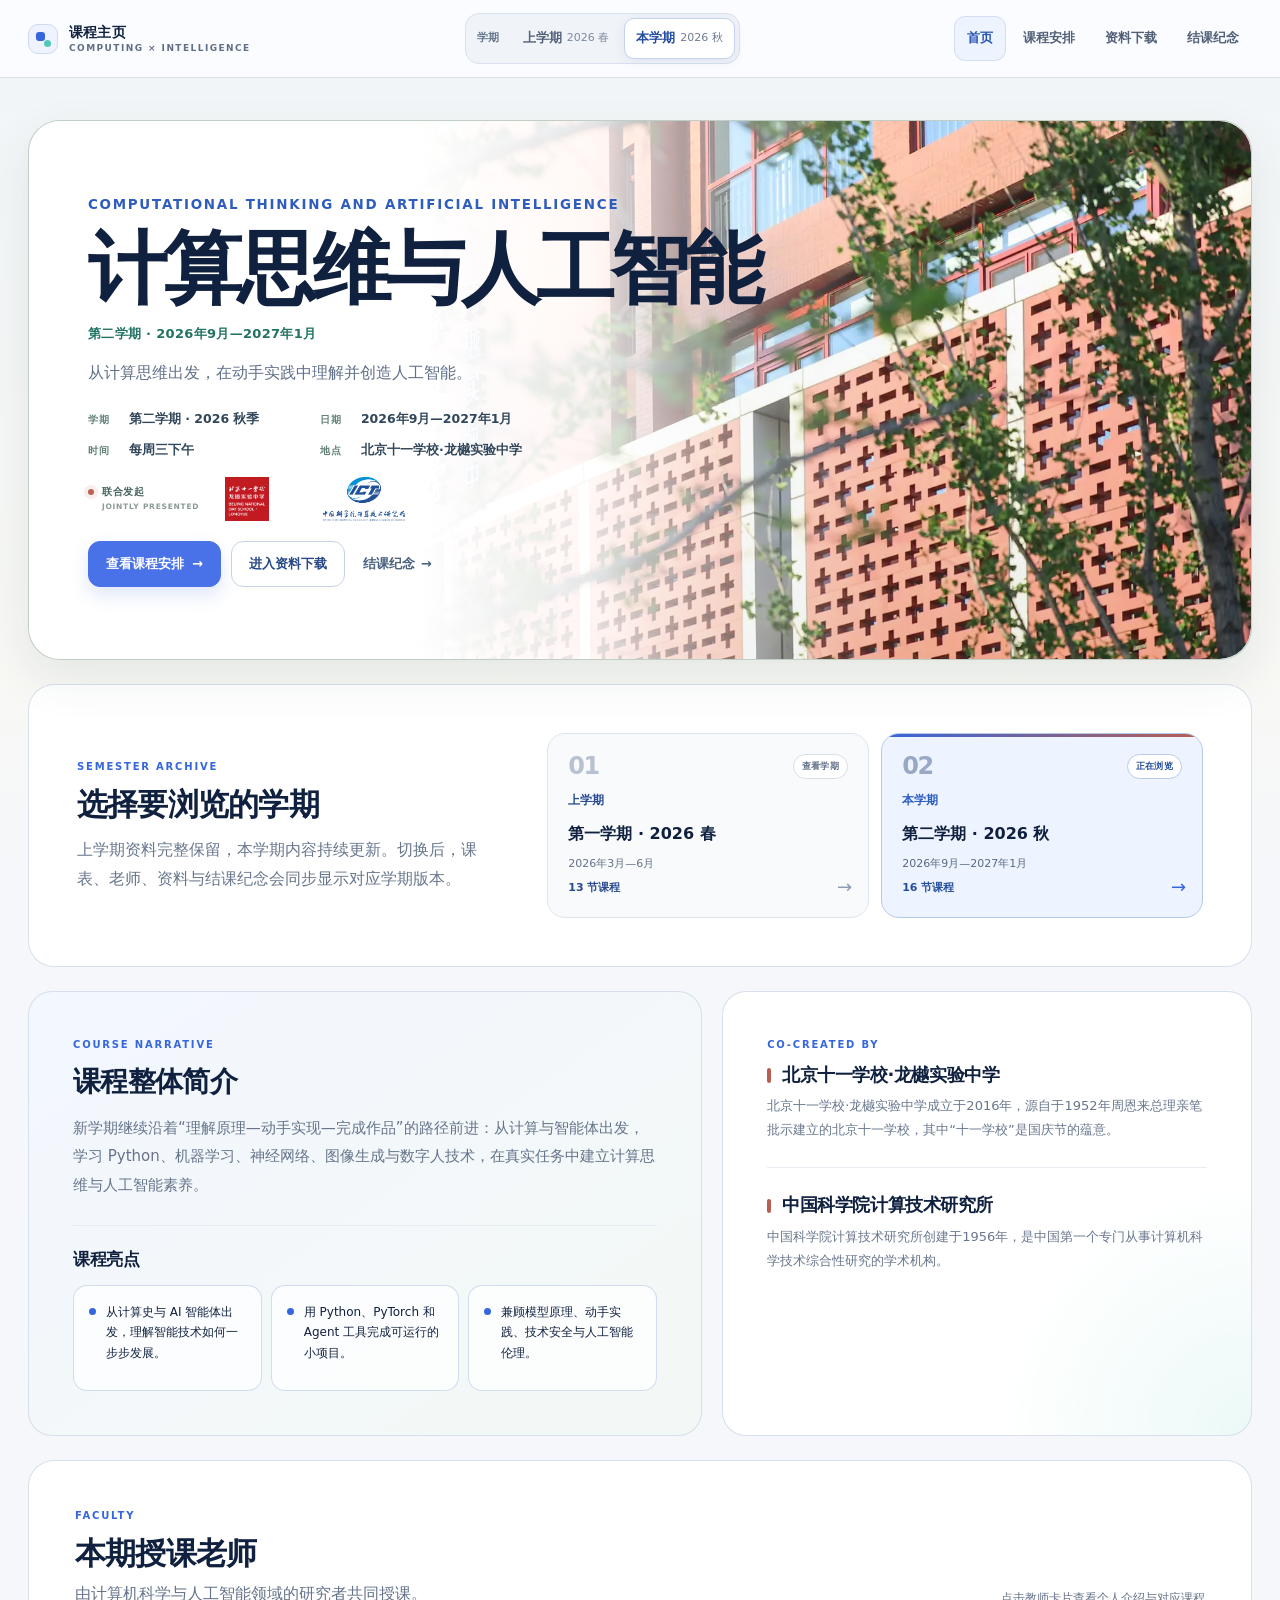
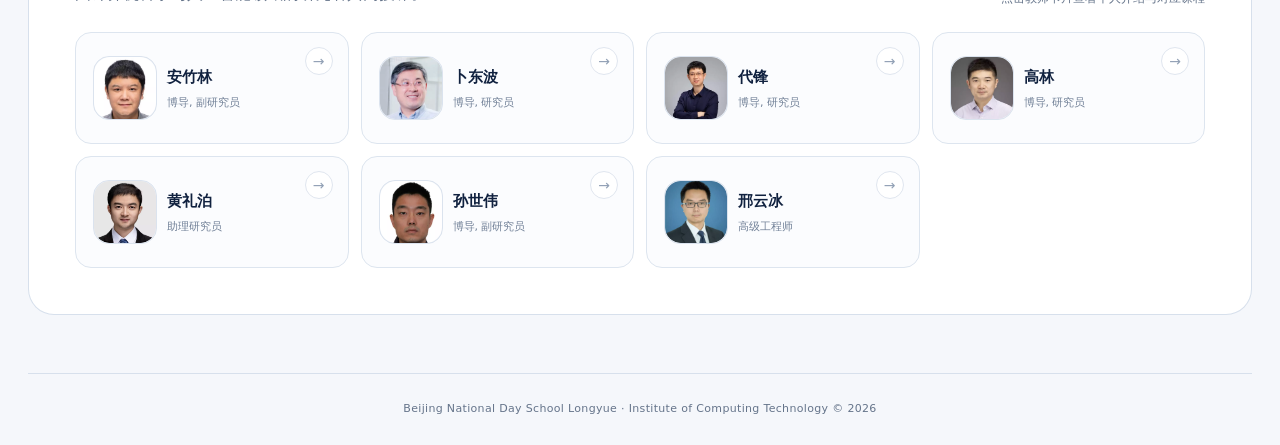
==== commit 86423864: "update new semester class schedule 3" ====
--- a/index.html
+++ b/index.html
@@ -18,7 +18,7 @@
   <title>计算思维与人工智能｜课程主页</title>
   <link rel="preload" href="assets/img/school.webp" as="image" type="image/webp" fetchpriority="high" />
   <link rel="stylesheet" href="assets/css/styles.css?v=20260901" />
-  <link rel="stylesheet" href="assets/css/premium.css?v=20260901-photo2" />
+  <link rel="stylesheet" href="assets/css/premium.css?v=20260903-hero10" />
 </head>
 <body data-page="home" data-base="">
   <header class="topbar">
@@ -36,24 +36,30 @@
   </header>
 
   <main class="container">
-    <section
-      class="hero card hero-banner"
-      style="--mask-a:.1; --mask-b:.8;"
-    >
+    <section class="hero card hero-banner">
       <div class="hero-left">
-        <div class="hero-eyebrow-row">
-          <div class="hero-flag" aria-hidden="true">
-            <img class="hero-flag-img" src="assets/img/flag-compact.webp" alt="" width="320" height="214" decoding="async" />
-          </div>
-          <div class="hero-term" id="heroTerm"></div>
-        </div>
         <div class="kicker">Computational Thinking and Artificial Intelligence</div>
         <h1 id="courseTitle">计算思维与人工智能</h1>
+        <div class="hero-term" id="heroTerm"></div>
         <p class="muted" id="courseSubtitle">
           用于存放每节课程资料。支持日历跳转与统一资料下载入口。
         </p>
 
-        <div class="chips" id="courseMetaChips"></div>
+        <div class="hero-details-panel">
+          <div class="course-meta-panel" id="courseMetaChips"></div>
+
+          <div class="hero-collaboration" aria-label="联合发起机构">
+            <div class="hero-collaboration-title">联合发起 <span>Jointly presented</span></div>
+            <div class="logos">
+              <div class="logo-box">
+                <img class="logo-img" src="assets/img/partner-logo.webp" alt="北京十一学校·龙樾实验中学" loading="lazy" />
+              </div>
+              <div class="logo-box">
+                <img class="logo-img" src="assets/img/org-logo.webp" alt="中国科学院计算技术研究所" loading="lazy" />
+              </div>
+            </div>
+          </div>
+        </div>
 
         <div class="hero-actions">
           <a class="btn" href="schedule.html">查看课程安排</a>
@@ -62,42 +68,7 @@
         </div>
       </div>
 
-      <aside class="hero-right" aria-label="课程学习路径与联合发起机构">
-        <div class="hero-journey">
-          <div class="hero-journey-head">
-            <span>Learning journey</span>
-            <span>2026—2027</span>
-          </div>
-          <ol class="hero-path">
-            <li>
-              <span class="hero-path-no" aria-hidden="true">01</span>
-              <span><strong>理解原理</strong><small>认识计算与人工智能</small></span>
-            </li>
-            <li>
-              <span class="hero-path-no" aria-hidden="true">02</span>
-              <span><strong>动手实现</strong><small>用代码与模型解决问题</small></span>
-            </li>
-            <li>
-              <span class="hero-path-no" aria-hidden="true">03</span>
-              <span><strong>完成作品</strong><small>创造属于自己的 AI 项目</small></span>
-            </li>
-          </ol>
-
-          <div class="hero-collaboration">
-            <div class="hero-collaboration-title">联合发起 <span>Jointly presented</span></div>
-            <div class="logos">
-              <div class="logo-box">
-                <img class="logo-img" src="assets/img/partner-logo.webp" alt="" loading="lazy" />
-                <div class="logo-label">北京十一学校·龙樾实验中学</div>
-              </div>
-              <div class="logo-box">
-                <img class="logo-img" src="assets/img/org-logo.webp" alt="" loading="lazy" />
-                <div class="logo-label">中国科学院计算技术研究所</div>
-              </div>
-            </div>
-          </div>
-        </div>
-      </aside>
+      <div class="hero-right hero-photo-space" aria-hidden="true"></div>
     </section>
 
     <section class="card term-overview" aria-labelledby="termOverviewTitle">
@@ -148,7 +119,7 @@
   </main>
 
   <script defer src="assets/js/data.js"></script>
-  <script defer src="assets/js/data-semester-2.js?v=20260901-teacher-order"></script>
-  <script defer src="assets/js/main.js?v=20260901-editorial4"></script>
+  <script defer src="assets/js/data-semester-2.js?v=20260903-course-meta"></script>
+  <script defer src="assets/js/main.js?v=20260903-hero2"></script>
 </body>
 </html>
--- a/assets/css/premium.css
+++ b/assets/css/premium.css
@@ -2333,10 +2333,14 @@
   }
 }
 
-/* Photo clarity pass: keep the established hero framework and let the campus
-   architecture read as a real photograph instead of a pale texture. */
+/* Compact course hero: editorial text on the left, campus and co-presenters on
+   the right. This is the final override for the established hero framework. */
 
 .hero.hero-banner{
+  min-height: clamp(500px, 65vh, 540px);
+  grid-template-columns: minmax(0, 1.5fr) minmax(200px, .5fr);
+  gap: clamp(30px, 4vw, 54px);
+  padding: clamp(38px, 4.6vw, 62px);
   border-color: rgba(168, 187, 178, .72);
   box-shadow: 0 18px 48px rgba(32, 68, 54, .09);
 }
@@ -2346,76 +2350,384 @@
     linear-gradient(
       90deg,
       #ffffff 0%,
-      rgba(255,255,255,.99) 30%,
-      rgba(255,255,255,.86) 43%,
-      rgba(250,253,251,.46) 57%,
-      rgba(247,251,248,.14) 72%,
-      rgba(247,251,248,.04) 100%
+      rgba(255,255,255,.99) 32%,
+      rgba(255,255,255,.86) 46%,
+      rgba(250,253,251,.38) 58%,
+      rgba(247,251,248,.06) 70%,
+      rgba(247,251,248,.02) 100%
     ),
     linear-gradient(180deg, rgba(255,255,255,.02), rgba(20,55,42,.08)),
     url("../img/school.webp") 59% 48% / cover no-repeat;
-  filter: saturate(1.03) contrast(1.02);
-}
-
-.hero .chips{
-  border-color: rgba(198, 211, 204, .80);
-  background: rgba(255,255,255,.88);
-}
-
-.hero-journey{
-  border-color: rgba(255,255,255,.82);
-  background: rgba(255,255,255,.76);
-  box-shadow: 0 10px 28px rgba(25, 59, 46, .10);
-  backdrop-filter: blur(2px) saturate(94%);
-  -webkit-backdrop-filter: blur(2px) saturate(94%);
-}
-
-.hero.hero-banner .logo-box{
-  border-color: rgba(208, 220, 214, .86);
-  background: rgba(255,255,255,.88);
+  filter: saturate(1.04) contrast(1.02);
+}
+
+.hero-term{
+  width: auto;
+  margin: 0 0 14px;
+  padding: 0;
+  color: #237363;
+  border: 0;
+  border-radius: 0;
+  background: transparent;
+  font-size: 13px;
+  font-weight: 750;
+  letter-spacing: .025em;
+}
+
+.hero .kicker{
+  margin-bottom: 12px;
+  font-size: clamp(13px, 1.05vw, 15px);
+  letter-spacing: .13em;
+}
+
+.hero-left{
+  max-width: none;
+}
+
+.hero-left h1{
+  max-width: none;
+  margin-bottom: 12px;
+  font-size: clamp(64px, 6.2vw, 88px);
+  line-height: 1.04;
+  letter-spacing: -.055em;
+  white-space: nowrap;
+}
+
+.hero-left > .muted{
+  max-width: 590px;
+  font-size: 16px;
+  line-height: 1.75;
+}
+
+.hero-details-panel{
+  display: grid;
+  width: min(100%, 720px);
+  grid-template-columns: 1fr;
+  gap: 18px;
+  align-items: start;
+  margin: 22px 0 0;
+  overflow: visible;
+  border: 0;
+  border-radius: 0;
+  background: transparent;
+  box-shadow: none;
+}
+
+.course-meta-panel{
+  display: grid;
+  grid-template-columns: 218px minmax(0, 1fr);
+  gap: 11px 14px;
+  min-width: 0;
+  max-width: none;
+  margin: 0;
+  padding: 0;
+  color: #4f6075;
+  border: 0;
+  border-radius: 0;
+  background: transparent;
+  box-shadow: none;
+}
+
+.course-meta-item{
+  display: grid;
+  grid-template-columns: 32px minmax(0, 1fr);
+  min-width: 0;
+  align-items: baseline;
+  gap: 9px;
+  line-height: 1.55;
+  white-space: nowrap;
+}
+
+.course-meta-item:nth-child(even){
+  padding-left: 0;
+  border-left: 0;
+}
+
+.course-meta-label{
+  color: #628078;
+  font-size: 10px;
+  font-weight: 850;
+  letter-spacing: .12em;
+  text-transform: uppercase;
+}
+
+.course-meta-value{
+  color: #30465a;
+  font-size: 12.5px;
+  font-weight: 700;
+  white-space: nowrap;
+}
+
+.hero-actions{
+  margin-top: 20px;
+}
+
+.hero-right{
+  min-width: 0;
+  min-height: 100%;
+  padding: 0;
+}
+
+.hero-photo-space{
+  pointer-events: none;
+}
+
+.hero-left .hero-collaboration{
+  display: flex;
+  width: auto;
+  min-width: 0;
+  flex-direction: row;
+  align-items: center;
+  justify-content: flex-start;
+  gap: 22px;
+  margin: 0;
+  padding: 0;
+  border: 0;
+  border-radius: 0;
+  background: transparent;
+  box-shadow: none;
+  backdrop-filter: none;
+  -webkit-backdrop-filter: none;
+}
+
+.hero-left .hero-collaboration-title{
+  position: relative;
+  display: block;
+  flex: 0 0 auto;
+  margin: 0;
+  padding: 0 0 0 14px;
+  color: #47645e;
+  border: 0;
+  font-size: 10px;
+  font-weight: 800;
+  line-height: 1.2;
+  letter-spacing: .08em;
+}
+
+.hero-left .hero-collaboration-title::before{
+  content: "";
+  position: absolute;
+  top: 3px;
+  left: 0;
+  width: 6px;
+  height: 6px;
+  border-radius: 50%;
+  background: #b86455;
+  box-shadow: 0 0 0 4px rgba(184, 100, 85, .10);
+}
+
+.hero-left .hero-collaboration-title span{
+  display: block;
+  margin: 4px 0 0;
+  color: #8a9995;
+  font-size: 7.5px;
+  letter-spacing: .1em;
+  white-space: nowrap;
+}
+
+.hero-left .logos{
+  display: flex;
+  width: auto;
+  align-items: center;
+  gap: 24px;
+  margin: 0;
+  padding: 0;
+  border: 0;
+}
+
+.hero.hero-banner .hero-left .logo-box{
+  min-height: 0;
+  flex: 0 0 auto;
+  align-items: center;
+  justify-content: center;
+  padding: 0;
+  border: 0;
+  border-radius: 0;
+  background: transparent;
+}
+
+.hero.hero-banner .hero-left .logo-box:first-child{
+  width: 52px;
+}
+
+.hero.hero-banner .hero-left .logo-box:last-child{
+  width: 134px;
+}
+
+.hero.hero-banner .hero-left .logo-box + .logo-box{
+  border-left: 0;
+}
+
+.hero.hero-banner .hero-left .logo-img{
+  width: 100%;
+  height: 44px;
+  opacity: 1;
+  filter: saturate(.96) contrast(1.03);
 }
 
 @media (max-width: 980px){
+  .hero.hero-banner{
+    min-height: auto;
+    grid-template-columns: 1fr;
+    gap: 24px;
+  }
+
   .hero.hero-banner::before{
     background:
       linear-gradient(
         180deg,
         #ffffff 0%,
-        rgba(255,255,255,.98) 38%,
-        rgba(255,255,255,.82) 53%,
-        rgba(249,252,250,.24) 72%,
-        rgba(247,251,248,.08) 100%
+        rgba(255,255,255,.99) 48%,
+        rgba(255,255,255,.76) 61%,
+        rgba(249,252,250,.20) 78%,
+        rgba(247,251,248,.06) 100%
       ),
-      linear-gradient(90deg, rgba(255,255,255,.28), rgba(255,255,255,.04)),
-      url("../img/school.webp") 58% 100% / auto 63% no-repeat,
+      linear-gradient(90deg, rgba(255,255,255,.20), rgba(255,255,255,.02)),
+      url("../img/school.webp") 58% 100% / auto 51% no-repeat,
       #ffffff;
   }
 
-  .hero-journey{
-    background: rgba(255,255,255,.80);
+  .hero-left h1{
+    font-size: clamp(56px, 8.2vw, 74px);
+  }
+
+  .hero-right{
+    min-height: 210px;
+  }
+
+  .hero-details-panel{
+    width: min(100%, 760px);
+  }
+}
+
+@media (max-width: 1100px){
+  .hero-details-panel{
+    grid-template-columns: 1fr;
+  }
+
+  .hero-left .hero-collaboration{
+    display: flex;
+    gap: 22px;
+    align-items: center;
+    padding: 0;
+    border-top: 0;
+    border-left: 0;
+  }
+
+  .hero-left .hero-collaboration-title{
+    display: block;
+    margin: 0;
+    padding-right: 0;
+    border-right: 0;
+  }
+
+  .hero-left .hero-collaboration-title span{
+    display: block;
+    margin-top: 3px;
   }
 }
 
 @media (max-width: 640px){
+  .hero.hero-banner{
+    gap: 22px;
+    padding: 26px 20px 22px;
+  }
+
   .hero.hero-banner::before{
     background:
       linear-gradient(
         180deg,
         #ffffff 0%,
-        rgba(255,255,255,.99) 42%,
-        rgba(255,255,255,.84) 55%,
-        rgba(249,252,250,.28) 74%,
-        rgba(247,251,248,.10) 100%
+        rgba(255,255,255,.99) 51%,
+        rgba(255,255,255,.76) 64%,
+        rgba(249,252,250,.22) 80%,
+        rgba(247,251,248,.08) 100%
       ),
-      url("../img/school.webp") 58% 100% / auto 59% no-repeat,
+      url("../img/school.webp") 58% 100% / auto 45% no-repeat,
       #ffffff;
   }
 
-  .hero-journey{
-    border-color: rgba(255,255,255,.86);
-    background: rgba(255,255,255,.84);
-    box-shadow: 0 8px 24px rgba(25, 59, 46, .09);
-    backdrop-filter: blur(2px) saturate(94%);
-    -webkit-backdrop-filter: blur(2px) saturate(94%);
-  }
-}
+  .hero-term{
+    margin-bottom: 12px;
+    font-size: 12px;
+    line-height: 1.6;
+  }
+
+  .hero .kicker{
+    font-size: 9px;
+    letter-spacing: .12em;
+  }
+
+  .hero-left h1{
+    font-size: clamp(28px, 9.3vw, 58px);
+    letter-spacing: -.05em;
+  }
+
+  .hero-details-panel{
+    grid-template-columns: 1fr;
+  }
+
+  .course-meta-panel{
+    grid-template-columns: 1fr;
+    gap: 8px;
+    padding: 0;
+  }
+
+  .course-meta-item:nth-child(even){
+    padding-left: 0;
+    border-left: 0;
+  }
+
+  .course-meta-label{
+    font-size: 9px;
+  }
+
+  .hero-right{
+    min-height: 185px;
+    padding-top: 0;
+  }
+
+  .hero-left .hero-collaboration{
+    display: flex;
+    gap: 18px;
+    align-items: center;
+    padding: 0;
+    border-top: 0;
+    border-left: 0;
+    background: transparent;
+  }
+
+  .hero-left .hero-collaboration-title{
+    display: block;
+    margin: 0;
+    padding-right: 0;
+    border-right: 0;
+  }
+
+  .hero-left .hero-collaboration-title span{
+    display: block;
+    margin-top: 3px;
+  }
+
+  .hero.hero-banner .hero-left .logo-box{
+    min-height: 0;
+    padding: 0;
+  }
+
+  .hero.hero-banner .hero-left .logo-img{
+    height: 40px;
+  }
+}
+
+@media (max-width: 520px){
+  .course-meta-panel{
+    grid-template-columns: 1fr;
+    gap: 7px;
+  }
+
+  .course-meta-item:nth-child(even){
+    padding-left: 0;
+    border-left: 0;
+  }
+
+}
